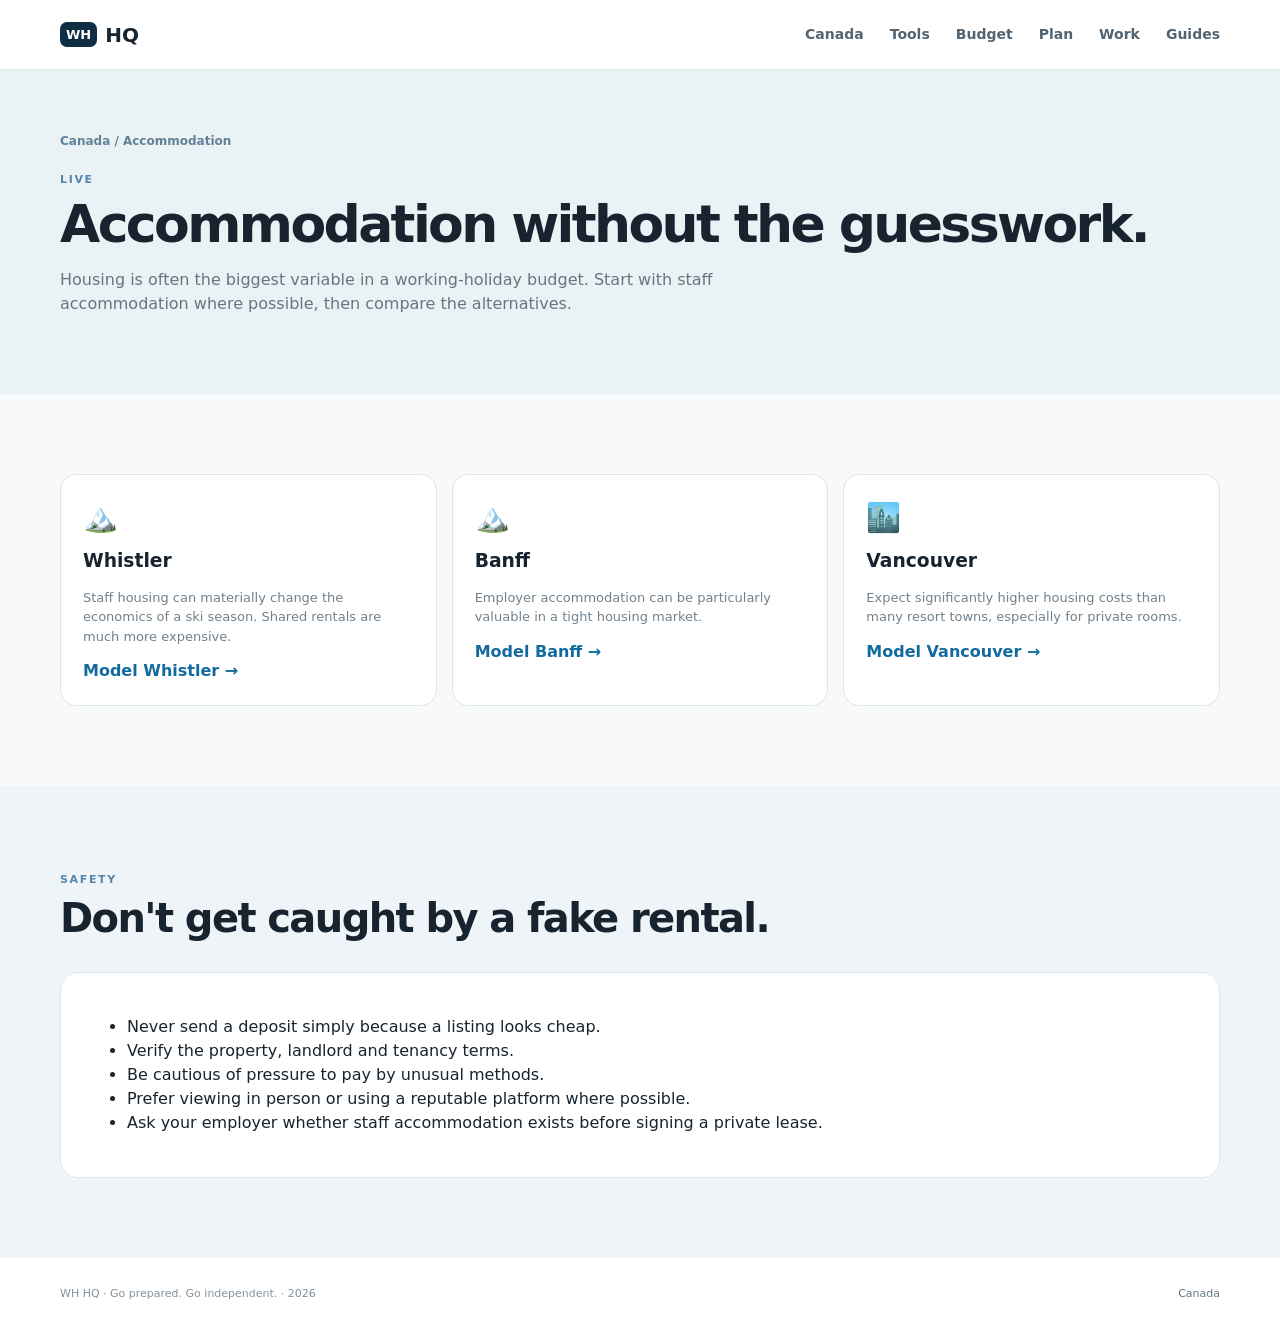
==== accommodation.html @ c9fa429b "Add files via upload" ====
<!doctype html><html lang="en"><head><meta charset="utf-8"><meta name="viewport" content="width=device-width,initial-scale=1"><title>Accommodation Guide | WH HQ</title><meta name="description" content="WH HQ — Go prepared. Go independent."><link rel="stylesheet" href="styles.css"></head><body><header class="site-header"><div class="wrap nav"><a class="brand" href="index.html"><span class="brand-mark">WH</span> HQ</a><nav><a href="canada.html">Canada</a><a href="tools.html">Tools</a><a href="budget.html">Budget</a><a href="plan.html">Plan</a><a href="work.html">Work</a><a href="guides.html">Guides</a></nav></div></header>
<main><section class="page-hero"><div class="wrap"><div class="breadcrumbs"><a href="canada.html">Canada</a> / Accommodation</div><span class="eyebrow">LIVE</span><h1>Accommodation without the guesswork.</h1><p>Housing is often the biggest variable in a working-holiday budget. Start with staff accommodation where possible, then compare the alternatives.</p></div></section>
<section class="section"><div class="wrap"><div class="feature-grid"><div class="info-card"><span class="big-icon">🏔️</span><h3>Whistler</h3><p>Staff housing can materially change the economics of a ski season. Shared rentals are much more expensive.</p><a href="budget.html">Model Whistler →</a></div><div class="info-card"><span class="big-icon">🏔️</span><h3>Banff</h3><p>Employer accommodation can be particularly valuable in a tight housing market.</p><a href="budget.html">Model Banff →</a></div><div class="info-card"><span class="big-icon">🏙️</span><h3>Vancouver</h3><p>Expect significantly higher housing costs than many resort towns, especially for private rooms.</p><a href="budget.html">Model Vancouver →</a></div></div></div></section>
<section class="section alt"><div class="wrap"><div class="section-title"><span class="eyebrow">SAFETY</span><h2>Don't get caught by a fake rental.</h2></div><div class="panel"><ul><li>Never send a deposit simply because a listing looks cheap.</li><li>Verify the property, landlord and tenancy terms.</li><li>Be cautious of pressure to pay by unusual methods.</li><li>Prefer viewing in person or using a reputable platform where possible.</li><li>Ask your employer whether staff accommodation exists before signing a private lease.</li></ul></div></div></section></main><footer class="site-footer"><div class="wrap footer-grid"><span>WH HQ · Go prepared. Go independent. · 2026</span><a href="canada.html">Canada</a></div></footer></body></html>
---- styles.css ----
*{box-sizing:border-box}html{scroll-behavior:smooth}body{margin:0;font-family:Inter,ui-sans-serif,system-ui,-apple-system,BlinkMacSystemFont,"Segoe UI",sans-serif;color:#17232e;background:#f7f9fb;line-height:1.5}.wrap{width:min(1160px,92%);margin:auto}.site-header{height:70px;background:#fff;border-bottom:1px solid #e4eaf0;position:sticky;top:0;z-index:20}.nav{height:100%;display:flex;align-items:center;justify-content:space-between}.brand{font-size:20px;font-weight:900;text-decoration:none;color:#17232e;display:flex;align-items:center;gap:8px}.brand-mark{background:#0f2d43;color:#fff;border-radius:7px;padding:3px 6px;font-size:13px}.nav nav{display:flex;gap:26px}.nav nav a{color:#526371;text-decoration:none;font-size:14px;font-weight:750}.nav nav a:hover,.nav nav a.active{color:#1672a5}.hero{padding:90px 0;background:linear-gradient(135deg,#0c2136,#174b70);color:#fff}.hero-grid{display:grid;grid-template-columns:1.2fr .8fr;gap:70px;align-items:center}.eyebrow{font-size:11px;letter-spacing:.15em;font-weight:900;color:#5686ad}.hero .eyebrow{color:#a9d0ed}.hero h1{font-size:clamp(48px,7vw,78px);line-height:1;letter-spacing:-.06em;margin:13px 0 22px}.hero h1 em{font-style:normal;color:#d8edf8}.hero p{font-size:19px;color:#d9e8f2;max-width:700px}.hero-actions{display:flex;align-items:center;gap:12px;margin-top:30px}.button{border:0;border-radius:11px;padding:13px 18px;font:inherit;font-weight:850;text-decoration:none;cursor:pointer;display:inline-block}.primary{background:#2d92ce;color:#fff}.light{background:#fff;color:#164d6e}.secondary{background:#edf4f8;color:#1c628b}.button:hover{transform:translateY(-1px);filter:brightness(.98)}.hero-card{background:#fff;color:#17232e;border-radius:20px;padding:30px;box-shadow:0 25px 70px rgba(0,0,0,.2)}.card-kicker{font-size:10px;font-weight:900;letter-spacing:.14em;color:#5686ad}.hero-card h2{font-size:28px;margin:10px 0}.hero-card p{font-size:14px;color:#5d6f7c;margin:8px 0 22px}.section{padding:80px 0}.alt{background:#eef4f8}.section-title{margin-bottom:32px}.section-title h2{font-size:40px;line-height:1.08;letter-spacing:-.04em;margin:7px 0 10px}.section-title p{color:#6a7b88;max-width:720px}.destination-grid{display:grid;grid-template-columns:repeat(3,1fr);gap:14px}.destination{display:flex;align-items:center;gap:13px;border:1px solid #dce5eb;border-radius:15px;padding:20px;background:#fff;text-decoration:none;color:#17232e;transition:.18s}.destination:hover{border-color:#2c8ac0;transform:translateY(-2px);box-shadow:0 10px 25px rgba(30,80,110,.08)}.destination>span:first-child{font-size:29px}.destination div{flex:1}.destination b{display:block}.destination small{color:#7a8993}.destination .arrow{color:#246384;font-weight:900}.destination.disabled{opacity:.7;cursor:default}.destination.disabled:hover{transform:none;box-shadow:none;border-color:#dce5eb}.tool-grid{display:grid;grid-template-columns:repeat(3,1fr);gap:14px}.tool-card{background:#fff;border:1px solid #dce5eb;border-radius:15px;padding:22px;display:grid;grid-template-columns:38px 1fr 18px;gap:12px;text-decoration:none;color:#17232e;align-items:start;transition:.18s}.tool-card:hover{border-color:#2c8ac0;transform:translateY(-2px);box-shadow:0 10px 25px rgba(30,80,110,.08)}.tool-card>span{font-size:25px}.tool-card b{font-size:15px}.tool-card p{font-size:12px;color:#71818d;margin:4px 0 0}.tool-card strong{color:#5686ad}.page-hero{padding:62px 0;background:#eaf2f6}.page-hero h1{font-size:52px;line-height:1.05;letter-spacing:-.05em;margin:7px 0 12px}.page-hero p{color:#657681;max-width:700px}.breadcrumbs{font-size:12px;font-weight:800;color:#628097;margin-bottom:16px}.breadcrumbs a{color:#628097;text-decoration:none}.panel{background:#fff;border:1px solid #dfe7ec;border-radius:18px;padding:26px}.feature-grid{display:grid;grid-template-columns:repeat(3,1fr);gap:15px}.info-card{background:#fff;border:1px solid #dde6eb;border-radius:16px;padding:22px}.info-card h3{margin:8px 0}.info-card p{font-size:13px;color:#71818d}.info-card a{color:#126a9f;font-weight:800;text-decoration:none}.big-icon{font-size:28px}.calculator-layout{display:grid;grid-template-columns:minmax(0,1.45fr) minmax(330px,.65fr);gap:22px;align-items:start}.form-panel{background:#fff;border:1px solid #e0e7ec;border-radius:20px;overflow:hidden}.step{padding:28px;border-bottom:1px solid #e8edf1}.step:last-child{border-bottom:0}.step-head{display:flex;gap:14px;align-items:flex-start;margin-bottom:21px}.step-head>span{background:#edf5fa;color:#28729c;border-radius:9px;padding:6px 8px;font-size:11px;font-weight:850}.step-head h3{margin:0;font-size:18px}.step-head p{margin:2px 0 0;color:#71818d;font-size:13px}.city-grid{display:grid;grid-template-columns:repeat(3,1fr);gap:10px}.city-card{background:#fff;border:1px solid #dce5eb;border-radius:13px;padding:15px;text-align:left;cursor:pointer;display:grid;grid-template-columns:30px 1fr;grid-template-rows:auto auto;column-gap:8px}.city-card span{grid-row:1/3;font-size:23px}.city-card b{font-size:14px}.city-card small{color:#71818d;font-size:11px}.city-card.selected{border-color:#2c8ac0;box-shadow:0 0 0 2px #d9edf8;background:#f5fbfe}.control-grid{display:grid;gap:14px}.control-grid.two{grid-template-columns:1fr 1fr}.control-grid.three{grid-template-columns:repeat(3,1fr)}.control-block{min-width:0}label{display:flex;flex-direction:column;gap:7px;font-size:12px;color:#445664;font-weight:800}.control-label{display:flex;justify-content:space-between;gap:8px;align-items:center;margin-bottom:8px}.control-label>b{font-size:11px;line-height:1.2}input,select{width:100%;padding:11px 12px;border:1px solid #d5dfe6;border-radius:10px;background:#fff;color:#17232e;font:inherit}.input-prefix,.input-suffix{display:flex;align-items:center;border:1px solid #d5dfe6;border-radius:10px;overflow:hidden;background:#fff;min-width:120px}.input-prefix span,.input-suffix span{padding:0 10px;color:#72818c;font-weight:800;font-size:12px}.input-prefix input,.input-suffix input{border:0;border-radius:0;padding-left:0;outline:0;min-width:70px}.range{width:100%;accent-color:#2c8ac0;height:5px;padding:0;border:0}.conversion{background:#f1f7fa;border-radius:12px;padding:14px;margin-top:12px;display:grid;grid-template-columns:1fr auto}.conversion span{font-size:12px;color:#637582}.conversion strong{font-size:23px}.conversion small{grid-column:1/-1;color:#82919a;font-size:11px}.custom-cost{margin-top:15px}.option-list{display:grid;gap:8px}.option{display:grid;grid-template-columns:18px 1fr auto;gap:11px;align-items:center;text-align:left;background:#fff;border:1px solid #dce5eb;border-radius:12px;padding:12px;cursor:pointer}.option.selected{border-color:#2c8ac0;background:#f4fbfe}.radio{width:15px;height:15px;border:2px solid #aebbc4;border-radius:50%}.option.selected .radio{border-color:#2585b8;box-shadow:inset 0 0 0 3px #fff;background:#2585b8}.option b{display:block;font-size:13px}.option small{display:block;color:#7b8992;font-size:10px;font-weight:500}.option>strong{font-size:14px;text-align:right}.toggle{flex-direction:row;align-items:center;cursor:pointer;margin-bottom:15px}.toggle input{display:none}.switch{width:42px;height:24px;background:#b8c4cb;border-radius:99px;position:relative}.switch:after{content:"";width:18px;height:18px;background:#fff;border-radius:50%;position:absolute;left:3px;top:3px;transition:.2s}.toggle input:checked+.switch{background:#2c8bc0}.toggle input:checked+.switch:after{left:21px}.disabled{opacity:.45;pointer-events:none}.hint{font-size:11px;color:#70818d;background:#f5f7f8;border-radius:9px;padding:9px 11px;margin-top:13px}.lifestyle-grid{display:grid;grid-template-columns:repeat(3,1fr);gap:9px;margin-bottom:16px}.lifestyle{background:#fff;border:1px solid #dce5eb;border-radius:11px;padding:12px;text-align:left;cursor:pointer}.lifestyle b{display:block;font-size:13px}.lifestyle span{display:block;color:#7a8993;font-size:10px}.lifestyle.selected{border-color:#2c8ac0;background:#f4fbfe}.results-panel{position:sticky;top:88px;background:#0e263b;color:#fff;border-radius:20px;box-shadow:0 18px 45px rgba(15,38,59,.16)}.results-inner{padding:27px}.result-heading{display:flex;justify-content:space-between;align-items:flex-start}.result-heading h3{margin:5px 0 0;font-size:22px}.results-panel .eyebrow{color:#8db7d3}.status{padding:6px 10px;border-radius:99px;font-size:10px;font-weight:850;background:#dff4e7;color:#277044}.status.warn{background:#fff0c8;color:#856000}.status.bad{background:#fbdede;color:#a33333}.big-result{padding:25px 0;border-bottom:1px solid #2b4356}.big-result span{display:block;color:#b2c5d2;font-size:11px}.big-result strong{display:block;font-size:31px;margin:4px 0}.big-result small{color:#91a8b7;font-size:10px}.safety{padding:17px 0;border-bottom:1px solid #2b4356}.safety>div:first-child{display:flex;align-items:baseline;gap:5px}.safety span{color:#b2c5d2;font-size:11px}.safety strong{font-size:24px}.safety small{color:#91a8b7}.score-bar{height:7px;background:#1d3b50;border-radius:99px;margin-top:9px;overflow:hidden}.score-bar i{display:block;height:100%;width:0;background:#6eb28c;border-radius:99px}.results-section{padding:15px 0;border-bottom:1px solid #2b4356}.results-section h4{margin:0 0 7px;font-size:11px;text-transform:uppercase;letter-spacing:.08em;color:#8db7d3}.result-row{display:flex;justify-content:space-between;padding:6px 0;font-size:12px}.result-row span{color:#afc1cc}.result-row.highlight{background:#173b53;margin:7px -9px -3px;padding:9px;border-radius:8px}.runway{display:grid;grid-template-columns:1fr 1fr;gap:10px;padding:18px 0}.runway>div{background:#173b53;border-radius:10px;padding:12px}.runway span{display:block;color:#9db4c2;font-size:10px}.runway strong{display:block;margin-top:4px;font-size:16px}.callout{background:#fff;color:#425766;border-radius:11px;padding:12px;font-size:11px}.full{width:100%;margin-top:18px}.checklist{display:grid;grid-template-columns:repeat(3,1fr);gap:15px}.checklist>div{background:#fff;border:1px solid #dde6eb;border-radius:16px;padding:22px}.checklist h3{font-size:16px;margin-top:0}.checklist label{flex-direction:row;align-items:center;font-weight:650;margin:13px 0}.checklist input{width:auto}.article-grid{display:grid;grid-template-columns:repeat(3,1fr);gap:15px}.article-grid article{background:#fff;border:1px solid #dde6eb;border-radius:16px;padding:22px}.article-grid article>span{font-size:10px;color:#5686ad;font-weight:900;letter-spacing:.12em}.article-grid h3{font-size:17px;line-height:1.25}.article-grid p{font-size:13px;color:#71818d}.cta{padding:85px 0;background:#dfeaf0;text-align:center}.cta h2{font-size:45px;line-height:1.05;letter-spacing:-.04em;margin:0}.cta p{color:#647682;max-width:600px;margin:15px auto 25px}.sources{background:#f0f3f5;padding:30px 0}.sources p{font-size:11px;color:#71808a}.sources a{font-size:12px;color:#126a9f;font-weight:800;text-decoration:none}.back-link{display:inline-flex;gap:7px;align-items:center;color:#176c97;text-decoration:none;font-weight:850;font-size:13px;margin-bottom:25px}.notice{padding:14px 16px;border-radius:12px;background:#f1f7fa;color:#536b79;font-size:12px}.job-table{width:100%;border-collapse:collapse}.job-table th,.job-table td{padding:13px 10px;border-bottom:1px solid #e6ecef;text-align:left;font-size:12px}.job-table th{font-size:10px;text-transform:uppercase;letter-spacing:.08em;color:#71818d}.pill{display:inline-block;background:#edf5fa;color:#2c7198;padding:4px 7px;border-radius:99px;font-size:9px;font-weight:850}.site-footer{background:#fff;padding:28px 0;color:#84909a;font-size:11px}.footer-grid{display:flex;justify-content:space-between;gap:20px}.footer-grid a{color:#617784;text-decoration:none}@media(max-width:900px){.hero-grid,.calculator-layout{grid-template-columns:1fr}.results-panel{position:static}.tool-grid,.feature-grid,.work-grid,.article-grid,.checklist{grid-template-columns:1fr 1fr}.destination-grid{grid-template-columns:1fr 1fr}}@media(max-width:620px){.nav nav{display:none}.hero h1{font-size:50px}.hero{padding:65px 0}.hero-actions{flex-wrap:wrap}.tool-grid,.feature-grid,.destination-grid,.city-grid,.control-grid.two,.control-grid.three,.lifestyle-grid,.work-grid,.article-grid,.checklist{grid-template-columns:1fr}.step{padding:22px}.results-inner{padding:22px}.runway{grid-template-columns:1fr}.input-prefix,.input-suffix{min-width:105px}.control-label{align-items:flex-start;flex-direction:column}.section-title h2{font-size:34px}.page-hero h1{font-size:42px}.footer-grid{flex-direction:column}}@media print{.site-header,.hero,.intro,.tool-grid,.checklist,.work-grid,.article-grid,.cta,.sources,.site-footer{display:none!important}.section{padding:10px}.results-panel{position:static;box-shadow:none}.form-panel{border:0}.step{break-inside:avoid}}
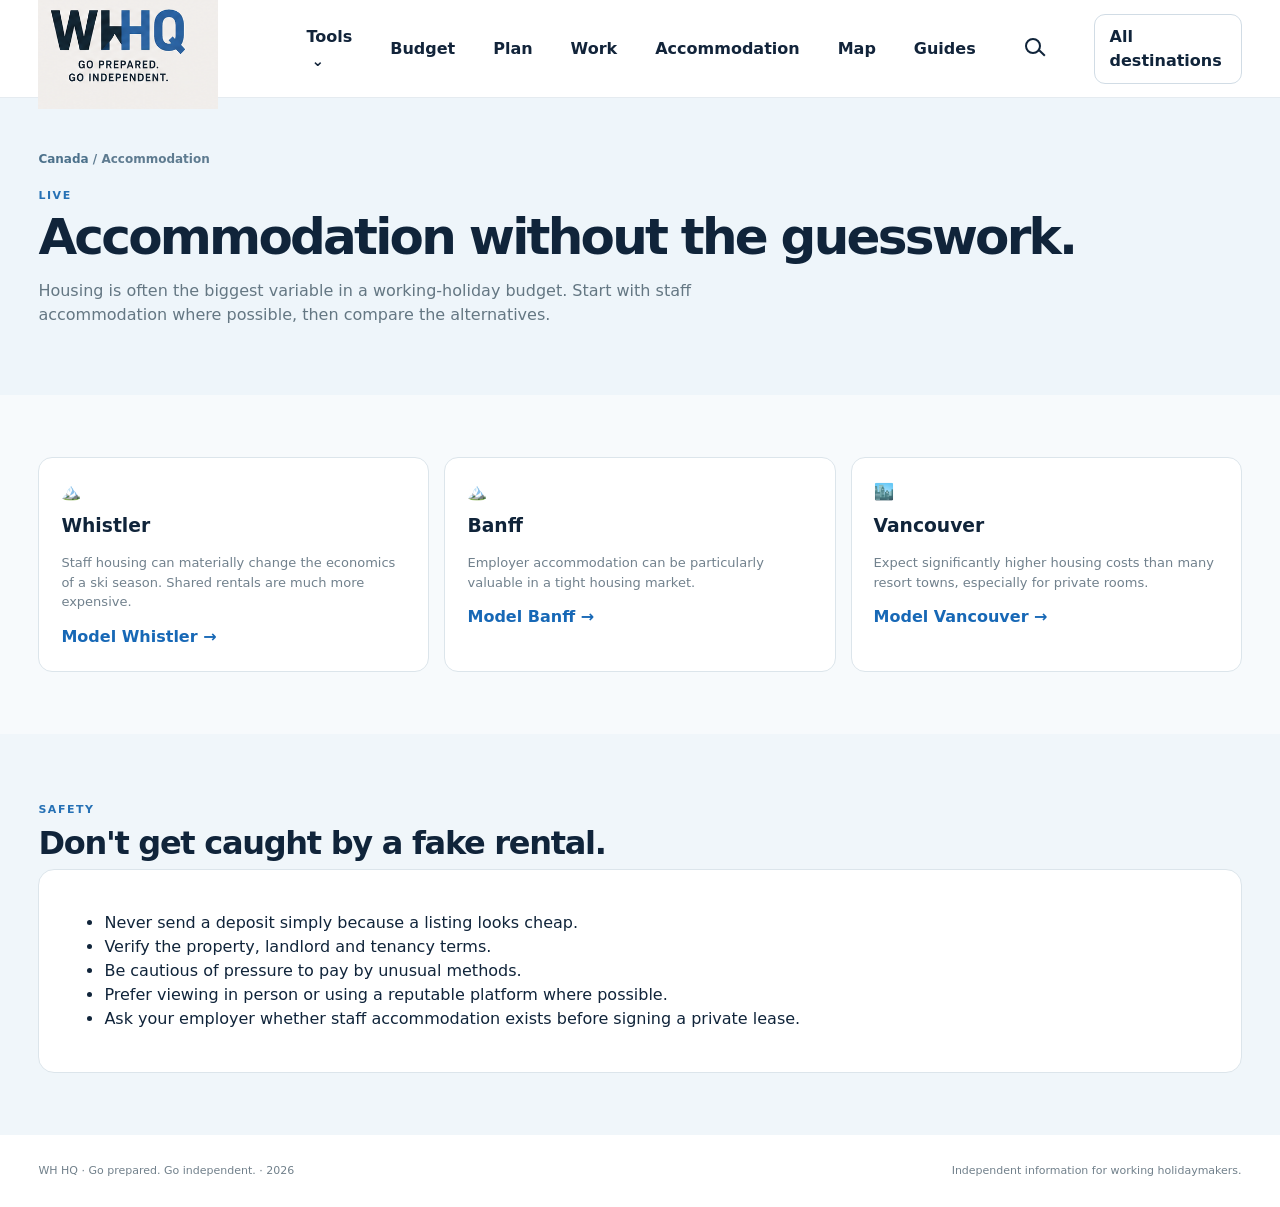
==== commit 46081b30: "Add files via upload" ====
--- a/accommodation.html
+++ b/accommodation.html
@@ -1,4 +1,4 @@
-<!doctype html><html lang="en"><head><meta charset="utf-8"><meta name="viewport" content="width=device-width,initial-scale=1"><title>Accommodation Guide | WH HQ</title><meta name="description" content="WH HQ — Go prepared. Go independent."><link rel="stylesheet" href="styles.css"></head><body><header class="site-header"><div class="wrap nav"><a class="brand" href="index.html"><span class="brand-mark">WH</span> HQ</a><nav><a href="canada.html">Canada</a><a href="tools.html">Tools</a><a href="budget.html">Budget</a><a href="plan.html">Plan</a><a href="work.html">Work</a><a href="guides.html">Guides</a></nav></div></header>
+<!doctype html><html lang="en"><head><meta charset="utf-8"><meta name="viewport" content="width=device-width,initial-scale=1"><title>Accommodation Guide | WH HQ</title><meta name="description" content="WH HQ — Go prepared. Go independent."><link rel="stylesheet" href="styles.css"></head><body><header class="site-header"><div class="wrap nav"><a class="brand" href="index.html" aria-label="WH HQ home"><img src="wh-hq-logo.png" alt="WH HQ — Go prepared. Go independent."></a><nav class="global-nav"><details class="dropdown"><summary class="nav-summary">Tools <span class="chevron">⌄</span></summary><div class="dropdown-panel"><a href="budget.html">💰 <span>Budget</span></a><a href="plan.html">✅ <span>Plan</span></a><a href="work.html">💼 <span>Work</span></a><a href="accommodation.html">🏠 <span>Accommodation</span></a><a href="map.html">🗺️ <span>Map</span></a></div></details><a class="nav-link" href="budget.html">Budget</a><a class="nav-link" href="plan.html">Plan</a><a class="nav-link" href="work.html">Work</a><a class="nav-link" href="accommodation.html">Accommodation</a><a class="nav-link" href="map.html">Map</a><a class="nav-link" href="guides.html">Guides</a></nav><button class="search" title="Search coming soon" aria-label="Search"></button><a class="country-mini" href="index.html">All destinations</a><a class="mobile-dest nav-link" href="canada.html">Canada</a></div></header>
 <main><section class="page-hero"><div class="wrap"><div class="breadcrumbs"><a href="canada.html">Canada</a> / Accommodation</div><span class="eyebrow">LIVE</span><h1>Accommodation without the guesswork.</h1><p>Housing is often the biggest variable in a working-holiday budget. Start with staff accommodation where possible, then compare the alternatives.</p></div></section>
 <section class="section"><div class="wrap"><div class="feature-grid"><div class="info-card"><span class="big-icon">🏔️</span><h3>Whistler</h3><p>Staff housing can materially change the economics of a ski season. Shared rentals are much more expensive.</p><a href="budget.html">Model Whistler →</a></div><div class="info-card"><span class="big-icon">🏔️</span><h3>Banff</h3><p>Employer accommodation can be particularly valuable in a tight housing market.</p><a href="budget.html">Model Banff →</a></div><div class="info-card"><span class="big-icon">🏙️</span><h3>Vancouver</h3><p>Expect significantly higher housing costs than many resort towns, especially for private rooms.</p><a href="budget.html">Model Vancouver →</a></div></div></div></section>
-<section class="section alt"><div class="wrap"><div class="section-title"><span class="eyebrow">SAFETY</span><h2>Don't get caught by a fake rental.</h2></div><div class="panel"><ul><li>Never send a deposit simply because a listing looks cheap.</li><li>Verify the property, landlord and tenancy terms.</li><li>Be cautious of pressure to pay by unusual methods.</li><li>Prefer viewing in person or using a reputable platform where possible.</li><li>Ask your employer whether staff accommodation exists before signing a private lease.</li></ul></div></div></section></main><footer class="site-footer"><div class="wrap footer-grid"><span>WH HQ · Go prepared. Go independent. · 2026</span><a href="canada.html">Canada</a></div></footer></body></html>+<section class="section alt"><div class="wrap"><div class="section-title"><span class="eyebrow">SAFETY</span><h2>Don't get caught by a fake rental.</h2></div><div class="panel"><ul><li>Never send a deposit simply because a listing looks cheap.</li><li>Verify the property, landlord and tenancy terms.</li><li>Be cautious of pressure to pay by unusual methods.</li><li>Prefer viewing in person or using a reputable platform where possible.</li><li>Ask your employer whether staff accommodation exists before signing a private lease.</li></ul></div></div></section></main><footer class="site-footer"><div class="wrap footer-grid"><span>WH HQ · Go prepared. Go independent. · 2026</span><span>Independent information for working holidaymakers.</span></div></footer></body></html>
--- a/styles.css
+++ b/styles.css
@@ -1 +1 @@
-*{box-sizing:border-box}html{scroll-behavior:smooth}body{margin:0;font-family:Inter,ui-sans-serif,system-ui,-apple-system,BlinkMacSystemFont,"Segoe UI",sans-serif;color:#17232e;background:#f7f9fb;line-height:1.5}.wrap{width:min(1160px,92%);margin:auto}.site-header{height:70px;background:#fff;border-bottom:1px solid #e4eaf0;position:sticky;top:0;z-index:20}.nav{height:100%;display:flex;align-items:center;justify-content:space-between}.brand{font-size:20px;font-weight:900;text-decoration:none;color:#17232e;display:flex;align-items:center;gap:8px}.brand-mark{background:#0f2d43;color:#fff;border-radius:7px;padding:3px 6px;font-size:13px}.nav nav{display:flex;gap:26px}.nav nav a{color:#526371;text-decoration:none;font-size:14px;font-weight:750}.nav nav a:hover,.nav nav a.active{color:#1672a5}.hero{padding:90px 0;background:linear-gradient(135deg,#0c2136,#174b70);color:#fff}.hero-grid{display:grid;grid-template-columns:1.2fr .8fr;gap:70px;align-items:center}.eyebrow{font-size:11px;letter-spacing:.15em;font-weight:900;color:#5686ad}.hero .eyebrow{color:#a9d0ed}.hero h1{font-size:clamp(48px,7vw,78px);line-height:1;letter-spacing:-.06em;margin:13px 0 22px}.hero h1 em{font-style:normal;color:#d8edf8}.hero p{font-size:19px;color:#d9e8f2;max-width:700px}.hero-actions{display:flex;align-items:center;gap:12px;margin-top:30px}.button{border:0;border-radius:11px;padding:13px 18px;font:inherit;font-weight:850;text-decoration:none;cursor:pointer;display:inline-block}.primary{background:#2d92ce;color:#fff}.light{background:#fff;color:#164d6e}.secondary{background:#edf4f8;color:#1c628b}.button:hover{transform:translateY(-1px);filter:brightness(.98)}.hero-card{background:#fff;color:#17232e;border-radius:20px;padding:30px;box-shadow:0 25px 70px rgba(0,0,0,.2)}.card-kicker{font-size:10px;font-weight:900;letter-spacing:.14em;color:#5686ad}.hero-card h2{font-size:28px;margin:10px 0}.hero-card p{font-size:14px;color:#5d6f7c;margin:8px 0 22px}.section{padding:80px 0}.alt{background:#eef4f8}.section-title{margin-bottom:32px}.section-title h2{font-size:40px;line-height:1.08;letter-spacing:-.04em;margin:7px 0 10px}.section-title p{color:#6a7b88;max-width:720px}.destination-grid{display:grid;grid-template-columns:repeat(3,1fr);gap:14px}.destination{display:flex;align-items:center;gap:13px;border:1px solid #dce5eb;border-radius:15px;padding:20px;background:#fff;text-decoration:none;color:#17232e;transition:.18s}.destination:hover{border-color:#2c8ac0;transform:translateY(-2px);box-shadow:0 10px 25px rgba(30,80,110,.08)}.destination>span:first-child{font-size:29px}.destination div{flex:1}.destination b{display:block}.destination small{color:#7a8993}.destination .arrow{color:#246384;font-weight:900}.destination.disabled{opacity:.7;cursor:default}.destination.disabled:hover{transform:none;box-shadow:none;border-color:#dce5eb}.tool-grid{display:grid;grid-template-columns:repeat(3,1fr);gap:14px}.tool-card{background:#fff;border:1px solid #dce5eb;border-radius:15px;padding:22px;display:grid;grid-template-columns:38px 1fr 18px;gap:12px;text-decoration:none;color:#17232e;align-items:start;transition:.18s}.tool-card:hover{border-color:#2c8ac0;transform:translateY(-2px);box-shadow:0 10px 25px rgba(30,80,110,.08)}.tool-card>span{font-size:25px}.tool-card b{font-size:15px}.tool-card p{font-size:12px;color:#71818d;margin:4px 0 0}.tool-card strong{color:#5686ad}.page-hero{padding:62px 0;background:#eaf2f6}.page-hero h1{font-size:52px;line-height:1.05;letter-spacing:-.05em;margin:7px 0 12px}.page-hero p{color:#657681;max-width:700px}.breadcrumbs{font-size:12px;font-weight:800;color:#628097;margin-bottom:16px}.breadcrumbs a{color:#628097;text-decoration:none}.panel{background:#fff;border:1px solid #dfe7ec;border-radius:18px;padding:26px}.feature-grid{display:grid;grid-template-columns:repeat(3,1fr);gap:15px}.info-card{background:#fff;border:1px solid #dde6eb;border-radius:16px;padding:22px}.info-card h3{margin:8px 0}.info-card p{font-size:13px;color:#71818d}.info-card a{color:#126a9f;font-weight:800;text-decoration:none}.big-icon{font-size:28px}.calculator-layout{display:grid;grid-template-columns:minmax(0,1.45fr) minmax(330px,.65fr);gap:22px;align-items:start}.form-panel{background:#fff;border:1px solid #e0e7ec;border-radius:20px;overflow:hidden}.step{padding:28px;border-bottom:1px solid #e8edf1}.step:last-child{border-bottom:0}.step-head{display:flex;gap:14px;align-items:flex-start;margin-bottom:21px}.step-head>span{background:#edf5fa;color:#28729c;border-radius:9px;padding:6px 8px;font-size:11px;font-weight:850}.step-head h3{margin:0;font-size:18px}.step-head p{margin:2px 0 0;color:#71818d;font-size:13px}.city-grid{display:grid;grid-template-columns:repeat(3,1fr);gap:10px}.city-card{background:#fff;border:1px solid #dce5eb;border-radius:13px;padding:15px;text-align:left;cursor:pointer;display:grid;grid-template-columns:30px 1fr;grid-template-rows:auto auto;column-gap:8px}.city-card span{grid-row:1/3;font-size:23px}.city-card b{font-size:14px}.city-card small{color:#71818d;font-size:11px}.city-card.selected{border-color:#2c8ac0;box-shadow:0 0 0 2px #d9edf8;background:#f5fbfe}.control-grid{display:grid;gap:14px}.control-grid.two{grid-template-columns:1fr 1fr}.control-grid.three{grid-template-columns:repeat(3,1fr)}.control-block{min-width:0}label{display:flex;flex-direction:column;gap:7px;font-size:12px;color:#445664;font-weight:800}.control-label{display:flex;justify-content:space-between;gap:8px;align-items:center;margin-bottom:8px}.control-label>b{font-size:11px;line-height:1.2}input,select{width:100%;padding:11px 12px;border:1px solid #d5dfe6;border-radius:10px;background:#fff;color:#17232e;font:inherit}.input-prefix,.input-suffix{display:flex;align-items:center;border:1px solid #d5dfe6;border-radius:10px;overflow:hidden;background:#fff;min-width:120px}.input-prefix span,.input-suffix span{padding:0 10px;color:#72818c;font-weight:800;font-size:12px}.input-prefix input,.input-suffix input{border:0;border-radius:0;padding-left:0;outline:0;min-width:70px}.range{width:100%;accent-color:#2c8ac0;height:5px;padding:0;border:0}.conversion{background:#f1f7fa;border-radius:12px;padding:14px;margin-top:12px;display:grid;grid-template-columns:1fr auto}.conversion span{font-size:12px;color:#637582}.conversion strong{font-size:23px}.conversion small{grid-column:1/-1;color:#82919a;font-size:11px}.custom-cost{margin-top:15px}.option-list{display:grid;gap:8px}.option{display:grid;grid-template-columns:18px 1fr auto;gap:11px;align-items:center;text-align:left;background:#fff;border:1px solid #dce5eb;border-radius:12px;padding:12px;cursor:pointer}.option.selected{border-color:#2c8ac0;background:#f4fbfe}.radio{width:15px;height:15px;border:2px solid #aebbc4;border-radius:50%}.option.selected .radio{border-color:#2585b8;box-shadow:inset 0 0 0 3px #fff;background:#2585b8}.option b{display:block;font-size:13px}.option small{display:block;color:#7b8992;font-size:10px;font-weight:500}.option>strong{font-size:14px;text-align:right}.toggle{flex-direction:row;align-items:center;cursor:pointer;margin-bottom:15px}.toggle input{display:none}.switch{width:42px;height:24px;background:#b8c4cb;border-radius:99px;position:relative}.switch:after{content:"";width:18px;height:18px;background:#fff;border-radius:50%;position:absolute;left:3px;top:3px;transition:.2s}.toggle input:checked+.switch{background:#2c8bc0}.toggle input:checked+.switch:after{left:21px}.disabled{opacity:.45;pointer-events:none}.hint{font-size:11px;color:#70818d;background:#f5f7f8;border-radius:9px;padding:9px 11px;margin-top:13px}.lifestyle-grid{display:grid;grid-template-columns:repeat(3,1fr);gap:9px;margin-bottom:16px}.lifestyle{background:#fff;border:1px solid #dce5eb;border-radius:11px;padding:12px;text-align:left;cursor:pointer}.lifestyle b{display:block;font-size:13px}.lifestyle span{display:block;color:#7a8993;font-size:10px}.lifestyle.selected{border-color:#2c8ac0;background:#f4fbfe}.results-panel{position:sticky;top:88px;background:#0e263b;color:#fff;border-radius:20px;box-shadow:0 18px 45px rgba(15,38,59,.16)}.results-inner{padding:27px}.result-heading{display:flex;justify-content:space-between;align-items:flex-start}.result-heading h3{margin:5px 0 0;font-size:22px}.results-panel .eyebrow{color:#8db7d3}.status{padding:6px 10px;border-radius:99px;font-size:10px;font-weight:850;background:#dff4e7;color:#277044}.status.warn{background:#fff0c8;color:#856000}.status.bad{background:#fbdede;color:#a33333}.big-result{padding:25px 0;border-bottom:1px solid #2b4356}.big-result span{display:block;color:#b2c5d2;font-size:11px}.big-result strong{display:block;font-size:31px;margin:4px 0}.big-result small{color:#91a8b7;font-size:10px}.safety{padding:17px 0;border-bottom:1px solid #2b4356}.safety>div:first-child{display:flex;align-items:baseline;gap:5px}.safety span{color:#b2c5d2;font-size:11px}.safety strong{font-size:24px}.safety small{color:#91a8b7}.score-bar{height:7px;background:#1d3b50;border-radius:99px;margin-top:9px;overflow:hidden}.score-bar i{display:block;height:100%;width:0;background:#6eb28c;border-radius:99px}.results-section{padding:15px 0;border-bottom:1px solid #2b4356}.results-section h4{margin:0 0 7px;font-size:11px;text-transform:uppercase;letter-spacing:.08em;color:#8db7d3}.result-row{display:flex;justify-content:space-between;padding:6px 0;font-size:12px}.result-row span{color:#afc1cc}.result-row.highlight{background:#173b53;margin:7px -9px -3px;padding:9px;border-radius:8px}.runway{display:grid;grid-template-columns:1fr 1fr;gap:10px;padding:18px 0}.runway>div{background:#173b53;border-radius:10px;padding:12px}.runway span{display:block;color:#9db4c2;font-size:10px}.runway strong{display:block;margin-top:4px;font-size:16px}.callout{background:#fff;color:#425766;border-radius:11px;padding:12px;font-size:11px}.full{width:100%;margin-top:18px}.checklist{display:grid;grid-template-columns:repeat(3,1fr);gap:15px}.checklist>div{background:#fff;border:1px solid #dde6eb;border-radius:16px;padding:22px}.checklist h3{font-size:16px;margin-top:0}.checklist label{flex-direction:row;align-items:center;font-weight:650;margin:13px 0}.checklist input{width:auto}.article-grid{display:grid;grid-template-columns:repeat(3,1fr);gap:15px}.article-grid article{background:#fff;border:1px solid #dde6eb;border-radius:16px;padding:22px}.article-grid article>span{font-size:10px;color:#5686ad;font-weight:900;letter-spacing:.12em}.article-grid h3{font-size:17px;line-height:1.25}.article-grid p{font-size:13px;color:#71818d}.cta{padding:85px 0;background:#dfeaf0;text-align:center}.cta h2{font-size:45px;line-height:1.05;letter-spacing:-.04em;margin:0}.cta p{color:#647682;max-width:600px;margin:15px auto 25px}.sources{background:#f0f3f5;padding:30px 0}.sources p{font-size:11px;color:#71808a}.sources a{font-size:12px;color:#126a9f;font-weight:800;text-decoration:none}.back-link{display:inline-flex;gap:7px;align-items:center;color:#176c97;text-decoration:none;font-weight:850;font-size:13px;margin-bottom:25px}.notice{padding:14px 16px;border-radius:12px;background:#f1f7fa;color:#536b79;font-size:12px}.job-table{width:100%;border-collapse:collapse}.job-table th,.job-table td{padding:13px 10px;border-bottom:1px solid #e6ecef;text-align:left;font-size:12px}.job-table th{font-size:10px;text-transform:uppercase;letter-spacing:.08em;color:#71818d}.pill{display:inline-block;background:#edf5fa;color:#2c7198;padding:4px 7px;border-radius:99px;font-size:9px;font-weight:850}.site-footer{background:#fff;padding:28px 0;color:#84909a;font-size:11px}.footer-grid{display:flex;justify-content:space-between;gap:20px}.footer-grid a{color:#617784;text-decoration:none}@media(max-width:900px){.hero-grid,.calculator-layout{grid-template-columns:1fr}.results-panel{position:static}.tool-grid,.feature-grid,.work-grid,.article-grid,.checklist{grid-template-columns:1fr 1fr}.destination-grid{grid-template-columns:1fr 1fr}}@media(max-width:620px){.nav nav{display:none}.hero h1{font-size:50px}.hero{padding:65px 0}.hero-actions{flex-wrap:wrap}.tool-grid,.feature-grid,.destination-grid,.city-grid,.control-grid.two,.control-grid.three,.lifestyle-grid,.work-grid,.article-grid,.checklist{grid-template-columns:1fr}.step{padding:22px}.results-inner{padding:22px}.runway{grid-template-columns:1fr}.input-prefix,.input-suffix{min-width:105px}.control-label{align-items:flex-start;flex-direction:column}.section-title h2{font-size:34px}.page-hero h1{font-size:42px}.footer-grid{flex-direction:column}}@media print{.site-header,.hero,.intro,.tool-grid,.checklist,.work-grid,.article-grid,.cta,.sources,.site-footer{display:none!important}.section{padding:10px}.results-panel{position:static;box-shadow:none}.form-panel{border:0}.step{break-inside:avoid}}+*{box-sizing:border-box}html{scroll-behavior:smooth}body{margin:0;font-family:Inter,ui-sans-serif,system-ui,-apple-system,BlinkMacSystemFont,"Segoe UI",sans-serif;color:#10243a;background:#f7fafc;line-height:1.5}a{color:inherit}.wrap{width:min(1440px,94%);margin:auto}.site-header{height:98px;background:rgba(255,255,255,.97);border-bottom:1px solid #e5ebf0;position:sticky;top:0;z-index:50;backdrop-filter:blur(12px)}.nav{height:100%;display:flex;align-items:center;gap:48px}.brand{display:inline-flex;text-decoration:none;line-height:0;min-width:220px}.brand img{display:block;width:180px;height:auto;object-fit:contain}.global-nav{display:flex;align-items:center;gap:38px;flex:1}.nav-link,.nav-summary{font-size:16px;font-weight:800;text-decoration:none;color:#12243a;cursor:pointer}.nav-link:hover,.nav-summary:hover{color:#1768b6}.dropdown{position:relative}.dropdown summary{list-style:none}.dropdown summary::-webkit-details-marker{display:none}.chevron{font-size:15px;margin-left:5px}.dropdown-panel{position:absolute;top:37px;left:-14px;width:250px;background:#fff;border:1px solid #dce4ea;border-radius:12px;box-shadow:0 18px 40px rgba(15,38,59,.14);padding:8px;z-index:100}.dropdown-panel a{display:flex;align-items:center;gap:13px;padding:12px 13px;border-radius:8px;text-decoration:none;font-weight:750}.dropdown-panel a:hover{background:#f1f7fb;color:#1768b6}.country-mini{margin-left:auto;border:1px solid #d1dce5;border-radius:11px;padding:10px 15px;text-decoration:none;font-weight:850;background:#fff}.country-mini:hover{border-color:#1768b6}.search{width:24px;height:24px;border:0;background:transparent;position:relative;cursor:pointer}.search:before{content:"";position:absolute;width:12px;height:12px;border:2px solid #10243a;border-radius:50%;left:1px;top:1px}.search:after{content:"";position:absolute;width:8px;height:2px;background:#10243a;transform:rotate(45deg);left:14px;top:15px}.hero-home{min-height:555px;position:relative;overflow:visible;background:#f1f7fc}.hero-home:after{content:"";position:absolute;inset:0 0 0 39%;background-image:linear-gradient(90deg,#f1f7fc 0%,rgba(241,247,252,.88) 9%,rgba(241,247,252,.15) 25%,rgba(241,247,252,0) 100%),url('hero-mountains.jpg');background-size:cover;background-position:center right;z-index:0}.hero-content{position:relative;z-index:2;min-height:555px;display:flex;align-items:center}.hero-copy{width:440px;padding:54px 0}.eyebrow{font-size:11px;letter-spacing:.14em;font-weight:900;color:#2671b5}.hero-copy h1{font-size:clamp(52px,5.5vw,76px);line-height:1.02;letter-spacing:-.065em;margin:10px 0 18px}.hero-copy h1 span{color:#1768b6}.hero-copy p{font-size:17px;max-width:390px;color:#243b50;margin:0}.hero-actions{display:flex;gap:15px;margin-top:28px}.button{display:inline-block;border-radius:9px;padding:13px 24px;text-decoration:none;font-weight:850;border:1px solid transparent;cursor:pointer;font:inherit}.primary{background:#1768b6;color:#fff}.primary:hover{background:#0f599f}.outline{border-color:#1768b6;color:#1768b6;background:rgba(255,255,255,.7)}.outline:hover{background:#fff}.quickbar{position:relative;z-index:4;margin-top:-1px;background:rgba(255,255,255,.97);border:1px solid #e1e8ee;border-radius:13px;box-shadow:0 14px 35px rgba(17,50,77,.08);display:grid;grid-template-columns:repeat(6,1fr);padding:18px 8px}.quick{display:flex;align-items:center;gap:13px;padding:9px 18px;border-right:1px solid #dce5eb;text-decoration:none}.quick:last-child{border-right:0}.quick-icon{width:58px;height:58px;border-radius:50%;background:#e7f1fc;display:grid;place-items:center;font-size:28px;flex:none}.quick b{font-size:15px;display:block}.quick p{font-size:12px;color:#536675;margin:3px 0 0}.section{padding:62px 0}.section-title h2{font-size:32px;line-height:1.1;letter-spacing:-.04em;margin:6px 0 8px}.section-title p{color:#687b89;max-width:720px}.dest-grid{display:grid;grid-template-columns:repeat(5,1fr);gap:17px}.dest-card{height:175px;border-radius:12px;overflow:hidden;position:relative;background:#19344a;color:#fff;text-decoration:none;border:1px solid rgba(0,0,0,.04)}.dest-card:before{content:"";position:absolute;inset:0;background:linear-gradient(0deg,rgba(5,18,31,.78),rgba(5,18,31,0) 70%)}.dest-card .dest-bg{position:absolute;inset:0;background-size:cover;background-position:center;transition:.25s}.dest-card:hover .dest-bg{transform:scale(1.04)}.dest-card .dest-copy{position:absolute;left:17px;right:17px;bottom:16px;z-index:2}.dest-card h3{font-size:25px;letter-spacing:-.03em;margin:0 0 3px}.dest-card p{font-size:12px;margin:0;max-width:210px}.popular{position:absolute;top:9px;left:9px;background:#1768b6;border-radius:5px;padding:4px 8px;font-size:9px;font-weight:900;z-index:3}.dest-arrow{position:absolute;right:10px;bottom:11px;width:34px;height:34px;border-radius:50%;background:#fff;color:#1768b6;display:grid;place-items:center;font-weight:900;z-index:3}.values{display:grid;grid-template-columns:repeat(4,1fr);background:#fff;border:1px solid #dbe4ea;border-radius:13px;padding:18px}.value{display:flex;gap:14px;align-items:center;padding:8px 24px;border-right:1px solid #dbe4ea}.value:last-child{border-right:0}.value-icon{font-size:30px}.value b{display:block}.value p{font-size:12px;color:#657784;margin:2px 0 0}.alt{background:#f0f6fa}.cta{background:#0f2a42;color:#fff;padding:72px 0;text-align:center}.cta h2{font-size:44px;letter-spacing:-.05em;line-height:1.05;margin:0}.cta p{color:#c4d4df;max-width:580px;margin:14px auto 25px}.site-footer{background:#fff;padding:28px 0;color:#71808b;font-size:11px}.footer-grid{display:flex;justify-content:space-between}.footer-grid a{text-decoration:none;color:#3e596c}.page-hero{background:#eef5fa;padding:52px 0}.breadcrumbs{font-size:12px;font-weight:800;color:#5e7b90;margin-bottom:14px}.breadcrumbs a{text-decoration:none;color:#4c718b}.page-hero h1{font-size:50px;letter-spacing:-.055em;line-height:1.04;margin:5px 0 12px}.page-hero p{color:#647783;max-width:720px}.tool-grid{display:grid;grid-template-columns:repeat(3,1fr);gap:15px}.tool-card{background:#fff;border:1px solid #dce5eb;border-radius:14px;padding:22px;display:grid;grid-template-columns:42px 1fr 18px;gap:12px;text-decoration:none;align-items:start;transition:.18s}.tool-card:hover{border-color:#8dbbe0;transform:translateY(-2px);box-shadow:0 12px 30px rgba(30,80,110,.08)}.tool-card>span{font-size:27px}.tool-card b{font-size:16px}.tool-card p{font-size:12px;color:#71818d;margin:4px 0 0}.tool-card strong{color:#1768b6}.feature-grid{display:grid;grid-template-columns:repeat(3,1fr);gap:15px}.info-card{background:#fff;border:1px solid #dce5eb;border-radius:14px;padding:22px}.info-card h3{margin:8px 0}.info-card p{font-size:13px;color:#71818d}.info-card a{color:#1768b6;font-weight:800;text-decoration:none}.panel{background:#fff;border:1px solid #dce5eb;border-radius:16px;padding:25px}.notice{background:#eef6fb;color:#536d7d;border-radius:10px;padding:13px;font-size:12px}.checklist{display:grid;grid-template-columns:repeat(3,1fr);gap:15px}.checklist>div{background:#fff;border:1px solid #dce5eb;border-radius:14px;padding:22px}.checklist h3{margin-top:0}.checklist label{display:flex;flex-direction:row;align-items:center;font-weight:650;margin:13px 0;font-size:13px}.checklist input{width:auto;margin-right:9px}.score-bar{height:7px;background:#e5edf2;border-radius:99px;margin-top:10px;overflow:hidden}.score-bar i{display:block;height:100%;background:#1768b6;border-radius:99px}.article-grid{display:grid;grid-template-columns:repeat(3,1fr);gap:15px}.article-grid article{background:#fff;border:1px solid #dce5eb;border-radius:14px;padding:22px}.article-grid article>span{font-size:10px;color:#1768b6;font-weight:900;letter-spacing:.12em}.article-grid h3{font-size:18px;line-height:1.25}.article-grid p{font-size:13px;color:#71818d}.back-link{color:#1768b6;text-decoration:none;font-weight:850;font-size:12px}.job-table{width:100%;border-collapse:collapse}.job-table th,.job-table td{padding:13px 10px;border-bottom:1px solid #e6ecef;text-align:left;font-size:12px}.job-table th{font-size:10px;text-transform:uppercase;letter-spacing:.08em;color:#71818d}.pill{display:inline-block;background:#e9f2fa;color:#2c7198;padding:4px 7px;border-radius:99px;font-size:9px;font-weight:850}.calculator-layout{display:grid;grid-template-columns:minmax(0,1.45fr) minmax(330px,.65fr);gap:22px;align-items:start}.form-panel{background:#fff;border:1px solid #dfe7ec;border-radius:18px;overflow:hidden}.step{padding:28px;border-bottom:1px solid #e8edf1}.step:last-child{border-bottom:0}.step-head{display:flex;gap:14px;align-items:flex-start;margin-bottom:21px}.step-head>span{background:#edf5fa;color:#28729c;border-radius:9px;padding:6px 8px;font-size:11px;font-weight:850}.step-head h3{margin:0;font-size:18px}.step-head p{margin:2px 0 0;color:#71818d;font-size:13px}.city-grid{display:grid;grid-template-columns:repeat(3,1fr);gap:10px}.city-card{background:#fff;border:1px solid #dce5eb;border-radius:13px;padding:15px;text-align:left;cursor:pointer;display:grid;grid-template-columns:30px 1fr;grid-template-rows:auto auto;column-gap:8px}.city-card span{grid-row:1/3;font-size:23px}.city-card b{font-size:14px}.city-card small{color:#71818d;font-size:11px}.city-card.selected{border-color:#2c8ac0;box-shadow:0 0 0 2px #d9edf8;background:#f5fbfe}.control-grid{display:grid;gap:14px}.control-grid.two{grid-template-columns:1fr 1fr}.control-grid.three{grid-template-columns:repeat(3,1fr)}.control-block{min-width:0}.control-label{display:flex;justify-content:space-between;gap:8px;align-items:center;margin-bottom:8px}.control-label>b{font-size:11px;line-height:1.2}label{display:flex;flex-direction:column;gap:7px;font-size:12px;color:#445664;font-weight:800}input,select{width:100%;padding:11px 12px;border:1px solid #d5dfe6;border-radius:10px;background:#fff;color:#17232e;font:inherit}.input-prefix,.input-suffix{display:flex;align-items:center;border:1px solid #d5dfe6;border-radius:10px;overflow:hidden;background:#fff;min-width:120px}.input-prefix span,.input-suffix span{padding:0 10px;color:#72818c;font-weight:800;font-size:12px}.input-prefix input,.input-suffix input{border:0;border-radius:0;padding-left:0;outline:0;min-width:70px}.range{width:100%;accent-color:#2c8ac0;height:5px;padding:0;border:0}.conversion{background:#f1f7fa;border-radius:12px;padding:14px;margin-top:12px;display:grid;grid-template-columns:1fr auto}.conversion span{font-size:12px;color:#637582}.conversion strong{font-size:23px}.conversion small{grid-column:1/-1;color:#82919a;font-size:11px}.option-list{display:grid;gap:8px}.option{display:grid;grid-template-columns:18px 1fr auto;gap:11px;align-items:center;text-align:left;background:#fff;border:1px solid #dce5eb;border-radius:12px;padding:12px;cursor:pointer}.option.selected{border-color:#2c8ac0;background:#f4fbfe}.radio{width:15px;height:15px;border:2px solid #aebbc4;border-radius:50%}.option.selected .radio{border-color:#2585b8;box-shadow:inset 0 0 0 3px #fff;background:#2585b8}.option b{display:block;font-size:13px}.option small{display:block;color:#7b8992;font-size:10px;font-weight:500}.option>strong{font-size:14px;text-align:right}.toggle{flex-direction:row;align-items:center;cursor:pointer;margin-bottom:15px}.toggle input{display:none}.switch{width:42px;height:24px;background:#b8c4cb;border-radius:99px;position:relative}.switch:after{content:"";width:18px;height:18px;background:#fff;border-radius:50%;position:absolute;left:3px;top:3px;transition:.2s}.toggle input:checked+.switch{background:#2c8bc0}.toggle input:checked+.switch:after{left:21px}.disabled{opacity:.45;pointer-events:none}.hint{font-size:11px;color:#70818d;background:#f5f7f8;border-radius:9px;padding:9px 11px;margin-top:13px}.lifestyle-grid{display:grid;grid-template-columns:repeat(3,1fr);gap:9px;margin-bottom:16px}.lifestyle{background:#fff;border:1px solid #dce5eb;border-radius:11px;padding:12px;text-align:left;cursor:pointer}.lifestyle b{display:block;font-size:13px}.lifestyle span{display:block;color:#7a8993;font-size:10px}.lifestyle.selected{border-color:#2c8ac0;background:#f4fbfe}.results-panel{position:sticky;top:118px;background:#0e263b;color:#fff;border-radius:18px;box-shadow:0 18px 45px rgba(15,38,59,.16)}.results-inner{padding:27px}.result-heading{display:flex;justify-content:space-between;align-items:flex-start}.result-heading h3{margin:5px 0 0;font-size:22px}.results-panel .eyebrow{color:#8db7d3}.status{padding:6px 10px;border-radius:99px;font-size:10px;font-weight:850;background:#dff4e7;color:#277044}.status.warn{background:#fff0c8;color:#856000}.status.bad{background:#fbdede;color:#a33333}.big-result{padding:25px 0;border-bottom:1px solid #2b4356}.big-result span{display:block;color:#b2c5d2;font-size:11px}.big-result strong{display:block;font-size:31px;margin:4px 0}.big-result small{color:#91a8b7;font-size:10px}.safety{padding:17px 0;border-bottom:1px solid #2b4356}.safety>div:first-child{display:flex;align-items:baseline;gap:5px}.safety span{color:#b2c5d2;font-size:11px}.safety strong{font-size:24px}.safety small{color:#91a8b7}.score-bar{height:7px;background:#1d3b50;border-radius:99px;margin-top:9px;overflow:hidden}.results-panel .score-bar i{display:block;height:100%;width:0;background:#6eb28c;border-radius:99px}.results-section{padding:15px 0;border-bottom:1px solid #2b4356}.results-section h4{margin:0 0 7px;font-size:11px;text-transform:uppercase;letter-spacing:.08em;color:#8db7d3}.result-row{display:flex;justify-content:space-between;padding:6px 0;font-size:12px}.result-row span{color:#afc1cc}.result-row.highlight{background:#173b53;margin:7px -9px -3px;padding:9px;border-radius:8px}.runway{display:grid;grid-template-columns:1fr 1fr;gap:10px;padding:18px 0}.runway>div{background:#173b53;border-radius:10px;padding:12px}.runway span{display:block;color:#9db4c2;font-size:10px}.runway strong{display:block;margin-top:4px;font-size:16px}.callout{background:#fff;color:#425766;border-radius:11px;padding:12px;font-size:11px}.full{width:100%;margin-top:18px}.menu-note{font-size:10px;color:#80909b;padding:10px 13px 5px}.mobile-dest{display:none}@media(max-width:1100px){.nav{gap:25px}.global-nav{gap:22px}.brand{min-width:190px}.quickbar{grid-template-columns:repeat(3,1fr)}.quick:nth-child(3){border-right:0}.dest-grid{grid-template-columns:repeat(3,1fr)}.values{grid-template-columns:repeat(2,1fr)}.value:nth-child(2){border-right:0}.value:nth-child(-n+2){border-bottom:1px solid #dbe4ea}.calculator-layout{grid-template-columns:1fr}.results-panel{position:static}}@media(max-width:760px){.site-header{height:78px}.brand{min-width:150px}.brand img{width:145px}.global-nav{display:none}.mobile-dest{display:block;margin-left:auto}.country-mini{display:none}.hero-home{min-height:620px}.hero-home:after{inset:0;background-image:linear-gradient(180deg,rgba(241,247,252,.97) 0%,rgba(241,247,252,.78) 44%,rgba(241,247,252,.15) 72%),url('hero-mountains.jpg');background-position:center bottom}.hero-content{min-height:620px;align-items:flex-start}.hero-copy{padding-top:58px;width:100%}.hero-copy h1{font-size:50px}.hero-copy p{font-size:16px}.hero-actions{flex-wrap:wrap}.quickbar{grid-template-columns:1fr 1fr;margin-top:-20px}.quick{border-right:0;border-bottom:1px solid #dce5eb;padding:12px}.quick:nth-last-child(-n+2){border-bottom:0}.quick-icon{width:45px;height:45px;font-size:23px}.dest-grid{grid-template-columns:1fr 1fr}.tool-grid,.feature-grid,.article-grid,.checklist{grid-template-columns:1fr}.page-hero h1{font-size:40px}.control-grid.two,.control-grid.three,.city-grid{grid-template-columns:1fr}.footer-grid{flex-direction:column;gap:10px}}@media(max-width:500px){.wrap{width:92%}.quickbar{grid-template-columns:1fr}.quick{border-bottom:1px solid #dce5eb!important}.quick:last-child{border-bottom:0!important}.dest-grid{grid-template-columns:1fr}.values{grid-template-columns:1fr}.value{border-right:0!important;border-bottom:1px solid #dbe4ea}.value:last-child{border-bottom:0}.page-hero{padding:40px 0}.section{padding:48px 0}.hero-actions .button{width:100%;text-align:center}}@media print{.site-header,.hero-home,.quickbar,.section,.cta,.site-footer{display:none!important}.results-panel{position:static;box-shadow:none}.form-panel{border:0}.step{break-inside:avoid}}
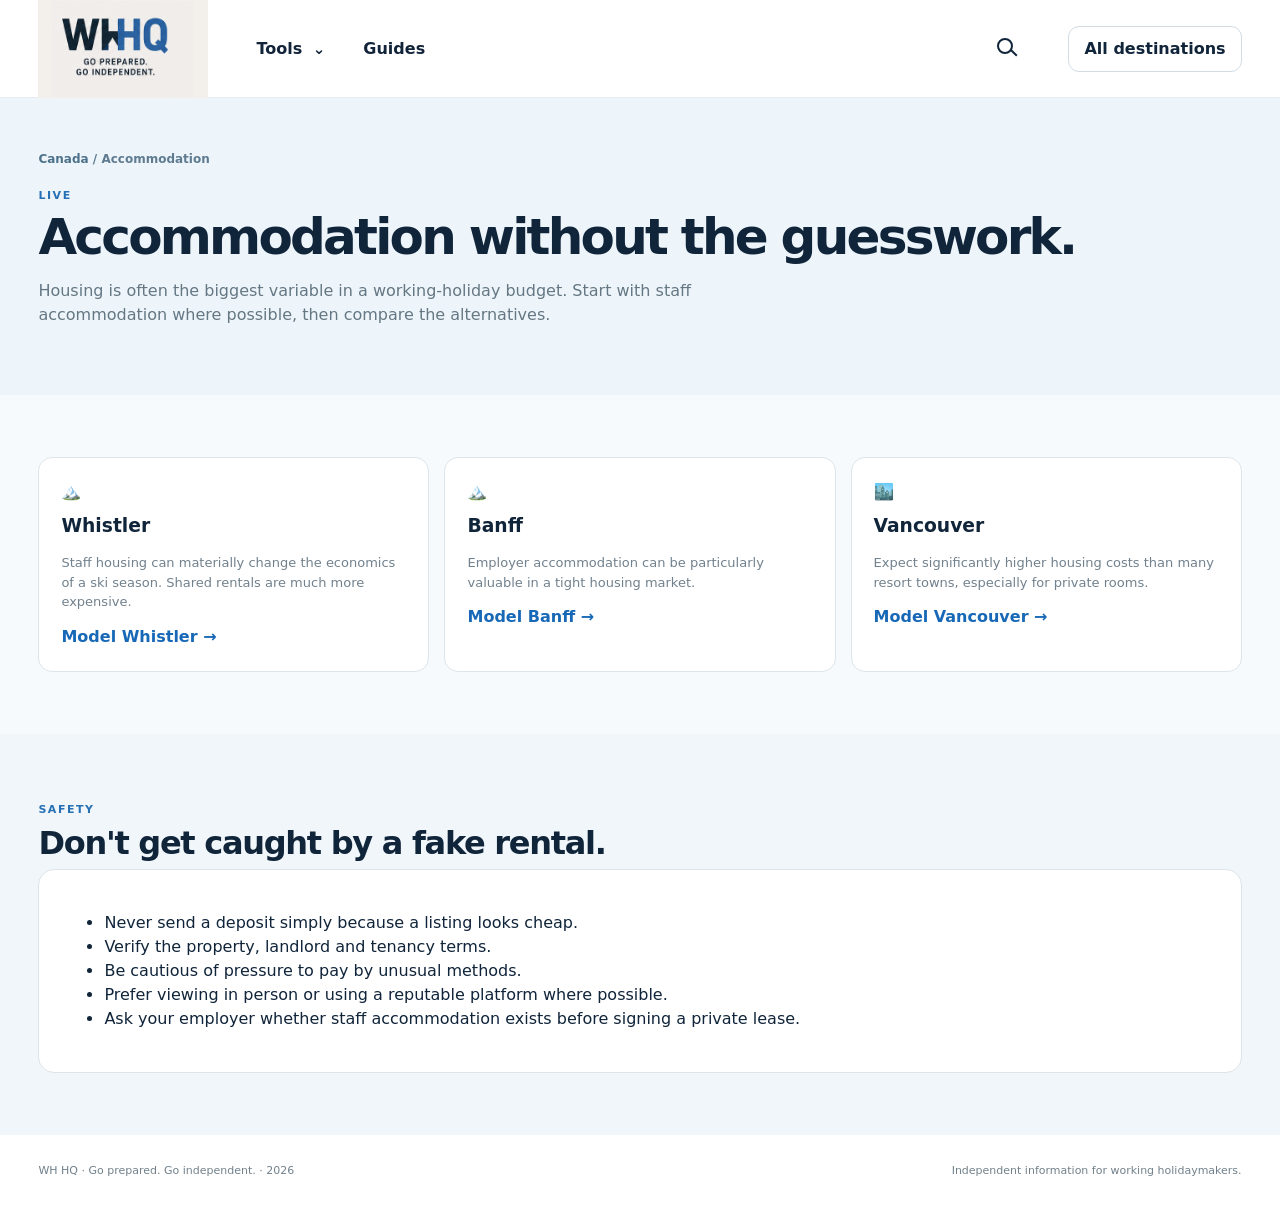
==== commit e9b01094: "Add files via upload" ====
--- a/accommodation.html
+++ b/accommodation.html
@@ -1,4 +1,4 @@
-<!doctype html><html lang="en"><head><meta charset="utf-8"><meta name="viewport" content="width=device-width,initial-scale=1"><title>Accommodation Guide | WH HQ</title><meta name="description" content="WH HQ — Go prepared. Go independent."><link rel="stylesheet" href="styles.css"></head><body><header class="site-header"><div class="wrap nav"><a class="brand" href="index.html" aria-label="WH HQ home"><img src="wh-hq-logo.png" alt="WH HQ — Go prepared. Go independent."></a><nav class="global-nav"><details class="dropdown"><summary class="nav-summary">Tools <span class="chevron">⌄</span></summary><div class="dropdown-panel"><a href="budget.html">💰 <span>Budget</span></a><a href="plan.html">✅ <span>Plan</span></a><a href="work.html">💼 <span>Work</span></a><a href="accommodation.html">🏠 <span>Accommodation</span></a><a href="map.html">🗺️ <span>Map</span></a></div></details><a class="nav-link" href="budget.html">Budget</a><a class="nav-link" href="plan.html">Plan</a><a class="nav-link" href="work.html">Work</a><a class="nav-link" href="accommodation.html">Accommodation</a><a class="nav-link" href="map.html">Map</a><a class="nav-link" href="guides.html">Guides</a></nav><button class="search" title="Search coming soon" aria-label="Search"></button><a class="country-mini" href="index.html">All destinations</a><a class="mobile-dest nav-link" href="canada.html">Canada</a></div></header>
+<!doctype html><html lang="en"><head><meta charset="utf-8"><meta name="viewport" content="width=device-width,initial-scale=1"><title>Accommodation Guide | WH HQ</title><meta name="description" content="WH HQ — Go prepared. Go independent."><link rel="stylesheet" href="styles.css"></head><body><header class="site-header"><div class="wrap nav"><a class="brand" href="index.html" aria-label="WH HQ home"><img src="wh-hq-logo.png" alt="WH HQ — Go prepared. Go independent."></a><nav class="global-nav"><details class="dropdown"><summary class="nav-summary">Tools <span class="chevron">⌄</span></summary><div class="dropdown-panel"><a href="budget.html">💰 <span>Budget</span></a><a href="plan.html">✅ <span>Plan</span></a><a href="work.html">💼 <span>Work</span></a><a href="accommodation.html">🏠 <span>Accommodation</span></a><a href="map.html">🗺️ <span>Map</span></a></div></details><a class="nav-link" href="guides.html">Guides</a></nav><button class="search" title="Search coming soon" aria-label="Search"></button><a class="country-mini" href="index.html">All destinations</a><a class="mobile-dest nav-link" href="canada.html">Canada</a></div></header>
 <main><section class="page-hero"><div class="wrap"><div class="breadcrumbs"><a href="canada.html">Canada</a> / Accommodation</div><span class="eyebrow">LIVE</span><h1>Accommodation without the guesswork.</h1><p>Housing is often the biggest variable in a working-holiday budget. Start with staff accommodation where possible, then compare the alternatives.</p></div></section>
 <section class="section"><div class="wrap"><div class="feature-grid"><div class="info-card"><span class="big-icon">🏔️</span><h3>Whistler</h3><p>Staff housing can materially change the economics of a ski season. Shared rentals are much more expensive.</p><a href="budget.html">Model Whistler →</a></div><div class="info-card"><span class="big-icon">🏔️</span><h3>Banff</h3><p>Employer accommodation can be particularly valuable in a tight housing market.</p><a href="budget.html">Model Banff →</a></div><div class="info-card"><span class="big-icon">🏙️</span><h3>Vancouver</h3><p>Expect significantly higher housing costs than many resort towns, especially for private rooms.</p><a href="budget.html">Model Vancouver →</a></div></div></div></section>
 <section class="section alt"><div class="wrap"><div class="section-title"><span class="eyebrow">SAFETY</span><h2>Don't get caught by a fake rental.</h2></div><div class="panel"><ul><li>Never send a deposit simply because a listing looks cheap.</li><li>Verify the property, landlord and tenancy terms.</li><li>Be cautious of pressure to pay by unusual methods.</li><li>Prefer viewing in person or using a reputable platform where possible.</li><li>Ask your employer whether staff accommodation exists before signing a private lease.</li></ul></div></div></section></main><footer class="site-footer"><div class="wrap footer-grid"><span>WH HQ · Go prepared. Go independent. · 2026</span><span>Independent information for working holidaymakers.</span></div></footer></body></html>
--- a/styles.css
+++ b/styles.css
@@ -1 +1 @@
-*{box-sizing:border-box}html{scroll-behavior:smooth}body{margin:0;font-family:Inter,ui-sans-serif,system-ui,-apple-system,BlinkMacSystemFont,"Segoe UI",sans-serif;color:#10243a;background:#f7fafc;line-height:1.5}a{color:inherit}.wrap{width:min(1440px,94%);margin:auto}.site-header{height:98px;background:rgba(255,255,255,.97);border-bottom:1px solid #e5ebf0;position:sticky;top:0;z-index:50;backdrop-filter:blur(12px)}.nav{height:100%;display:flex;align-items:center;gap:48px}.brand{display:inline-flex;text-decoration:none;line-height:0;min-width:220px}.brand img{display:block;width:180px;height:auto;object-fit:contain}.global-nav{display:flex;align-items:center;gap:38px;flex:1}.nav-link,.nav-summary{font-size:16px;font-weight:800;text-decoration:none;color:#12243a;cursor:pointer}.nav-link:hover,.nav-summary:hover{color:#1768b6}.dropdown{position:relative}.dropdown summary{list-style:none}.dropdown summary::-webkit-details-marker{display:none}.chevron{font-size:15px;margin-left:5px}.dropdown-panel{position:absolute;top:37px;left:-14px;width:250px;background:#fff;border:1px solid #dce4ea;border-radius:12px;box-shadow:0 18px 40px rgba(15,38,59,.14);padding:8px;z-index:100}.dropdown-panel a{display:flex;align-items:center;gap:13px;padding:12px 13px;border-radius:8px;text-decoration:none;font-weight:750}.dropdown-panel a:hover{background:#f1f7fb;color:#1768b6}.country-mini{margin-left:auto;border:1px solid #d1dce5;border-radius:11px;padding:10px 15px;text-decoration:none;font-weight:850;background:#fff}.country-mini:hover{border-color:#1768b6}.search{width:24px;height:24px;border:0;background:transparent;position:relative;cursor:pointer}.search:before{content:"";position:absolute;width:12px;height:12px;border:2px solid #10243a;border-radius:50%;left:1px;top:1px}.search:after{content:"";position:absolute;width:8px;height:2px;background:#10243a;transform:rotate(45deg);left:14px;top:15px}.hero-home{min-height:555px;position:relative;overflow:visible;background:#f1f7fc}.hero-home:after{content:"";position:absolute;inset:0 0 0 39%;background-image:linear-gradient(90deg,#f1f7fc 0%,rgba(241,247,252,.88) 9%,rgba(241,247,252,.15) 25%,rgba(241,247,252,0) 100%),url('hero-mountains.jpg');background-size:cover;background-position:center right;z-index:0}.hero-content{position:relative;z-index:2;min-height:555px;display:flex;align-items:center}.hero-copy{width:440px;padding:54px 0}.eyebrow{font-size:11px;letter-spacing:.14em;font-weight:900;color:#2671b5}.hero-copy h1{font-size:clamp(52px,5.5vw,76px);line-height:1.02;letter-spacing:-.065em;margin:10px 0 18px}.hero-copy h1 span{color:#1768b6}.hero-copy p{font-size:17px;max-width:390px;color:#243b50;margin:0}.hero-actions{display:flex;gap:15px;margin-top:28px}.button{display:inline-block;border-radius:9px;padding:13px 24px;text-decoration:none;font-weight:850;border:1px solid transparent;cursor:pointer;font:inherit}.primary{background:#1768b6;color:#fff}.primary:hover{background:#0f599f}.outline{border-color:#1768b6;color:#1768b6;background:rgba(255,255,255,.7)}.outline:hover{background:#fff}.quickbar{position:relative;z-index:4;margin-top:-1px;background:rgba(255,255,255,.97);border:1px solid #e1e8ee;border-radius:13px;box-shadow:0 14px 35px rgba(17,50,77,.08);display:grid;grid-template-columns:repeat(6,1fr);padding:18px 8px}.quick{display:flex;align-items:center;gap:13px;padding:9px 18px;border-right:1px solid #dce5eb;text-decoration:none}.quick:last-child{border-right:0}.quick-icon{width:58px;height:58px;border-radius:50%;background:#e7f1fc;display:grid;place-items:center;font-size:28px;flex:none}.quick b{font-size:15px;display:block}.quick p{font-size:12px;color:#536675;margin:3px 0 0}.section{padding:62px 0}.section-title h2{font-size:32px;line-height:1.1;letter-spacing:-.04em;margin:6px 0 8px}.section-title p{color:#687b89;max-width:720px}.dest-grid{display:grid;grid-template-columns:repeat(5,1fr);gap:17px}.dest-card{height:175px;border-radius:12px;overflow:hidden;position:relative;background:#19344a;color:#fff;text-decoration:none;border:1px solid rgba(0,0,0,.04)}.dest-card:before{content:"";position:absolute;inset:0;background:linear-gradient(0deg,rgba(5,18,31,.78),rgba(5,18,31,0) 70%)}.dest-card .dest-bg{position:absolute;inset:0;background-size:cover;background-position:center;transition:.25s}.dest-card:hover .dest-bg{transform:scale(1.04)}.dest-card .dest-copy{position:absolute;left:17px;right:17px;bottom:16px;z-index:2}.dest-card h3{font-size:25px;letter-spacing:-.03em;margin:0 0 3px}.dest-card p{font-size:12px;margin:0;max-width:210px}.popular{position:absolute;top:9px;left:9px;background:#1768b6;border-radius:5px;padding:4px 8px;font-size:9px;font-weight:900;z-index:3}.dest-arrow{position:absolute;right:10px;bottom:11px;width:34px;height:34px;border-radius:50%;background:#fff;color:#1768b6;display:grid;place-items:center;font-weight:900;z-index:3}.values{display:grid;grid-template-columns:repeat(4,1fr);background:#fff;border:1px solid #dbe4ea;border-radius:13px;padding:18px}.value{display:flex;gap:14px;align-items:center;padding:8px 24px;border-right:1px solid #dbe4ea}.value:last-child{border-right:0}.value-icon{font-size:30px}.value b{display:block}.value p{font-size:12px;color:#657784;margin:2px 0 0}.alt{background:#f0f6fa}.cta{background:#0f2a42;color:#fff;padding:72px 0;text-align:center}.cta h2{font-size:44px;letter-spacing:-.05em;line-height:1.05;margin:0}.cta p{color:#c4d4df;max-width:580px;margin:14px auto 25px}.site-footer{background:#fff;padding:28px 0;color:#71808b;font-size:11px}.footer-grid{display:flex;justify-content:space-between}.footer-grid a{text-decoration:none;color:#3e596c}.page-hero{background:#eef5fa;padding:52px 0}.breadcrumbs{font-size:12px;font-weight:800;color:#5e7b90;margin-bottom:14px}.breadcrumbs a{text-decoration:none;color:#4c718b}.page-hero h1{font-size:50px;letter-spacing:-.055em;line-height:1.04;margin:5px 0 12px}.page-hero p{color:#647783;max-width:720px}.tool-grid{display:grid;grid-template-columns:repeat(3,1fr);gap:15px}.tool-card{background:#fff;border:1px solid #dce5eb;border-radius:14px;padding:22px;display:grid;grid-template-columns:42px 1fr 18px;gap:12px;text-decoration:none;align-items:start;transition:.18s}.tool-card:hover{border-color:#8dbbe0;transform:translateY(-2px);box-shadow:0 12px 30px rgba(30,80,110,.08)}.tool-card>span{font-size:27px}.tool-card b{font-size:16px}.tool-card p{font-size:12px;color:#71818d;margin:4px 0 0}.tool-card strong{color:#1768b6}.feature-grid{display:grid;grid-template-columns:repeat(3,1fr);gap:15px}.info-card{background:#fff;border:1px solid #dce5eb;border-radius:14px;padding:22px}.info-card h3{margin:8px 0}.info-card p{font-size:13px;color:#71818d}.info-card a{color:#1768b6;font-weight:800;text-decoration:none}.panel{background:#fff;border:1px solid #dce5eb;border-radius:16px;padding:25px}.notice{background:#eef6fb;color:#536d7d;border-radius:10px;padding:13px;font-size:12px}.checklist{display:grid;grid-template-columns:repeat(3,1fr);gap:15px}.checklist>div{background:#fff;border:1px solid #dce5eb;border-radius:14px;padding:22px}.checklist h3{margin-top:0}.checklist label{display:flex;flex-direction:row;align-items:center;font-weight:650;margin:13px 0;font-size:13px}.checklist input{width:auto;margin-right:9px}.score-bar{height:7px;background:#e5edf2;border-radius:99px;margin-top:10px;overflow:hidden}.score-bar i{display:block;height:100%;background:#1768b6;border-radius:99px}.article-grid{display:grid;grid-template-columns:repeat(3,1fr);gap:15px}.article-grid article{background:#fff;border:1px solid #dce5eb;border-radius:14px;padding:22px}.article-grid article>span{font-size:10px;color:#1768b6;font-weight:900;letter-spacing:.12em}.article-grid h3{font-size:18px;line-height:1.25}.article-grid p{font-size:13px;color:#71818d}.back-link{color:#1768b6;text-decoration:none;font-weight:850;font-size:12px}.job-table{width:100%;border-collapse:collapse}.job-table th,.job-table td{padding:13px 10px;border-bottom:1px solid #e6ecef;text-align:left;font-size:12px}.job-table th{font-size:10px;text-transform:uppercase;letter-spacing:.08em;color:#71818d}.pill{display:inline-block;background:#e9f2fa;color:#2c7198;padding:4px 7px;border-radius:99px;font-size:9px;font-weight:850}.calculator-layout{display:grid;grid-template-columns:minmax(0,1.45fr) minmax(330px,.65fr);gap:22px;align-items:start}.form-panel{background:#fff;border:1px solid #dfe7ec;border-radius:18px;overflow:hidden}.step{padding:28px;border-bottom:1px solid #e8edf1}.step:last-child{border-bottom:0}.step-head{display:flex;gap:14px;align-items:flex-start;margin-bottom:21px}.step-head>span{background:#edf5fa;color:#28729c;border-radius:9px;padding:6px 8px;font-size:11px;font-weight:850}.step-head h3{margin:0;font-size:18px}.step-head p{margin:2px 0 0;color:#71818d;font-size:13px}.city-grid{display:grid;grid-template-columns:repeat(3,1fr);gap:10px}.city-card{background:#fff;border:1px solid #dce5eb;border-radius:13px;padding:15px;text-align:left;cursor:pointer;display:grid;grid-template-columns:30px 1fr;grid-template-rows:auto auto;column-gap:8px}.city-card span{grid-row:1/3;font-size:23px}.city-card b{font-size:14px}.city-card small{color:#71818d;font-size:11px}.city-card.selected{border-color:#2c8ac0;box-shadow:0 0 0 2px #d9edf8;background:#f5fbfe}.control-grid{display:grid;gap:14px}.control-grid.two{grid-template-columns:1fr 1fr}.control-grid.three{grid-template-columns:repeat(3,1fr)}.control-block{min-width:0}.control-label{display:flex;justify-content:space-between;gap:8px;align-items:center;margin-bottom:8px}.control-label>b{font-size:11px;line-height:1.2}label{display:flex;flex-direction:column;gap:7px;font-size:12px;color:#445664;font-weight:800}input,select{width:100%;padding:11px 12px;border:1px solid #d5dfe6;border-radius:10px;background:#fff;color:#17232e;font:inherit}.input-prefix,.input-suffix{display:flex;align-items:center;border:1px solid #d5dfe6;border-radius:10px;overflow:hidden;background:#fff;min-width:120px}.input-prefix span,.input-suffix span{padding:0 10px;color:#72818c;font-weight:800;font-size:12px}.input-prefix input,.input-suffix input{border:0;border-radius:0;padding-left:0;outline:0;min-width:70px}.range{width:100%;accent-color:#2c8ac0;height:5px;padding:0;border:0}.conversion{background:#f1f7fa;border-radius:12px;padding:14px;margin-top:12px;display:grid;grid-template-columns:1fr auto}.conversion span{font-size:12px;color:#637582}.conversion strong{font-size:23px}.conversion small{grid-column:1/-1;color:#82919a;font-size:11px}.option-list{display:grid;gap:8px}.option{display:grid;grid-template-columns:18px 1fr auto;gap:11px;align-items:center;text-align:left;background:#fff;border:1px solid #dce5eb;border-radius:12px;padding:12px;cursor:pointer}.option.selected{border-color:#2c8ac0;background:#f4fbfe}.radio{width:15px;height:15px;border:2px solid #aebbc4;border-radius:50%}.option.selected .radio{border-color:#2585b8;box-shadow:inset 0 0 0 3px #fff;background:#2585b8}.option b{display:block;font-size:13px}.option small{display:block;color:#7b8992;font-size:10px;font-weight:500}.option>strong{font-size:14px;text-align:right}.toggle{flex-direction:row;align-items:center;cursor:pointer;margin-bottom:15px}.toggle input{display:none}.switch{width:42px;height:24px;background:#b8c4cb;border-radius:99px;position:relative}.switch:after{content:"";width:18px;height:18px;background:#fff;border-radius:50%;position:absolute;left:3px;top:3px;transition:.2s}.toggle input:checked+.switch{background:#2c8bc0}.toggle input:checked+.switch:after{left:21px}.disabled{opacity:.45;pointer-events:none}.hint{font-size:11px;color:#70818d;background:#f5f7f8;border-radius:9px;padding:9px 11px;margin-top:13px}.lifestyle-grid{display:grid;grid-template-columns:repeat(3,1fr);gap:9px;margin-bottom:16px}.lifestyle{background:#fff;border:1px solid #dce5eb;border-radius:11px;padding:12px;text-align:left;cursor:pointer}.lifestyle b{display:block;font-size:13px}.lifestyle span{display:block;color:#7a8993;font-size:10px}.lifestyle.selected{border-color:#2c8ac0;background:#f4fbfe}.results-panel{position:sticky;top:118px;background:#0e263b;color:#fff;border-radius:18px;box-shadow:0 18px 45px rgba(15,38,59,.16)}.results-inner{padding:27px}.result-heading{display:flex;justify-content:space-between;align-items:flex-start}.result-heading h3{margin:5px 0 0;font-size:22px}.results-panel .eyebrow{color:#8db7d3}.status{padding:6px 10px;border-radius:99px;font-size:10px;font-weight:850;background:#dff4e7;color:#277044}.status.warn{background:#fff0c8;color:#856000}.status.bad{background:#fbdede;color:#a33333}.big-result{padding:25px 0;border-bottom:1px solid #2b4356}.big-result span{display:block;color:#b2c5d2;font-size:11px}.big-result strong{display:block;font-size:31px;margin:4px 0}.big-result small{color:#91a8b7;font-size:10px}.safety{padding:17px 0;border-bottom:1px solid #2b4356}.safety>div:first-child{display:flex;align-items:baseline;gap:5px}.safety span{color:#b2c5d2;font-size:11px}.safety strong{font-size:24px}.safety small{color:#91a8b7}.score-bar{height:7px;background:#1d3b50;border-radius:99px;margin-top:9px;overflow:hidden}.results-panel .score-bar i{display:block;height:100%;width:0;background:#6eb28c;border-radius:99px}.results-section{padding:15px 0;border-bottom:1px solid #2b4356}.results-section h4{margin:0 0 7px;font-size:11px;text-transform:uppercase;letter-spacing:.08em;color:#8db7d3}.result-row{display:flex;justify-content:space-between;padding:6px 0;font-size:12px}.result-row span{color:#afc1cc}.result-row.highlight{background:#173b53;margin:7px -9px -3px;padding:9px;border-radius:8px}.runway{display:grid;grid-template-columns:1fr 1fr;gap:10px;padding:18px 0}.runway>div{background:#173b53;border-radius:10px;padding:12px}.runway span{display:block;color:#9db4c2;font-size:10px}.runway strong{display:block;margin-top:4px;font-size:16px}.callout{background:#fff;color:#425766;border-radius:11px;padding:12px;font-size:11px}.full{width:100%;margin-top:18px}.menu-note{font-size:10px;color:#80909b;padding:10px 13px 5px}.mobile-dest{display:none}@media(max-width:1100px){.nav{gap:25px}.global-nav{gap:22px}.brand{min-width:190px}.quickbar{grid-template-columns:repeat(3,1fr)}.quick:nth-child(3){border-right:0}.dest-grid{grid-template-columns:repeat(3,1fr)}.values{grid-template-columns:repeat(2,1fr)}.value:nth-child(2){border-right:0}.value:nth-child(-n+2){border-bottom:1px solid #dbe4ea}.calculator-layout{grid-template-columns:1fr}.results-panel{position:static}}@media(max-width:760px){.site-header{height:78px}.brand{min-width:150px}.brand img{width:145px}.global-nav{display:none}.mobile-dest{display:block;margin-left:auto}.country-mini{display:none}.hero-home{min-height:620px}.hero-home:after{inset:0;background-image:linear-gradient(180deg,rgba(241,247,252,.97) 0%,rgba(241,247,252,.78) 44%,rgba(241,247,252,.15) 72%),url('hero-mountains.jpg');background-position:center bottom}.hero-content{min-height:620px;align-items:flex-start}.hero-copy{padding-top:58px;width:100%}.hero-copy h1{font-size:50px}.hero-copy p{font-size:16px}.hero-actions{flex-wrap:wrap}.quickbar{grid-template-columns:1fr 1fr;margin-top:-20px}.quick{border-right:0;border-bottom:1px solid #dce5eb;padding:12px}.quick:nth-last-child(-n+2){border-bottom:0}.quick-icon{width:45px;height:45px;font-size:23px}.dest-grid{grid-template-columns:1fr 1fr}.tool-grid,.feature-grid,.article-grid,.checklist{grid-template-columns:1fr}.page-hero h1{font-size:40px}.control-grid.two,.control-grid.three,.city-grid{grid-template-columns:1fr}.footer-grid{flex-direction:column;gap:10px}}@media(max-width:500px){.wrap{width:92%}.quickbar{grid-template-columns:1fr}.quick{border-bottom:1px solid #dce5eb!important}.quick:last-child{border-bottom:0!important}.dest-grid{grid-template-columns:1fr}.values{grid-template-columns:1fr}.value{border-right:0!important;border-bottom:1px solid #dbe4ea}.value:last-child{border-bottom:0}.page-hero{padding:40px 0}.section{padding:48px 0}.hero-actions .button{width:100%;text-align:center}}@media print{.site-header,.hero-home,.quickbar,.section,.cta,.site-footer{display:none!important}.results-panel{position:static;box-shadow:none}.form-panel{border:0}.step{break-inside:avoid}}
+*{box-sizing:border-box}html{scroll-behavior:smooth}body{margin:0;font-family:Inter,ui-sans-serif,system-ui,-apple-system,BlinkMacSystemFont,"Segoe UI",sans-serif;color:#10243a;background:#f7fafc;line-height:1.5}a{color:inherit}.wrap{width:min(1440px,94%);margin:auto}.site-header{height:98px;background:rgba(255,255,255,.97);border-bottom:1px solid #e5ebf0;position:sticky;top:0;z-index:50;backdrop-filter:blur(12px)}.nav{height:100%;display:flex;align-items:center;gap:48px}.brand{display:flex;align-self:stretch;width:170px;min-width:170px;height:98px;align-items:center;justify-content:center;text-decoration:none;line-height:0;background:#f3f0eb;overflow:hidden}.brand img{display:block;width:150px;height:96px;object-fit:contain;object-position:center}.global-nav{display:flex;align-items:center;gap:38px;flex:1}.nav-link,.nav-summary{font-size:16px;font-weight:800;text-decoration:none;color:#12243a;cursor:pointer}.nav-link:hover,.nav-summary:hover{color:#1768b6}.dropdown{position:relative}.dropdown summary{list-style:none}.dropdown summary::-webkit-details-marker{display:none}.chevron{font-size:15px;margin-left:5px}.dropdown-panel{position:absolute;top:37px;left:-14px;width:250px;background:#fff;border:1px solid #dce4ea;border-radius:12px;box-shadow:0 18px 40px rgba(15,38,59,.14);padding:8px;z-index:100}.dropdown-panel a{display:flex;align-items:center;gap:13px;padding:12px 13px;border-radius:8px;text-decoration:none;font-weight:750}.dropdown-panel a:hover{background:#f1f7fb;color:#1768b6}.country-mini{margin-left:auto;border:1px solid #d1dce5;border-radius:11px;padding:10px 15px;text-decoration:none;font-weight:850;background:#fff}.country-mini:hover{border-color:#1768b6}.search{width:24px;height:24px;border:0;background:transparent;position:relative;cursor:pointer}.search:before{content:"";position:absolute;width:12px;height:12px;border:2px solid #10243a;border-radius:50%;left:1px;top:1px}.search:after{content:"";position:absolute;width:8px;height:2px;background:#10243a;transform:rotate(45deg);left:14px;top:15px}.hero-home{min-height:555px;position:relative;overflow:visible;background:#f1f7fc}.hero-home:after{content:"";position:absolute;inset:0 0 0 39%;background-image:linear-gradient(90deg,#f1f7fc 0%,rgba(241,247,252,.88) 9%,rgba(241,247,252,.15) 25%,rgba(241,247,252,0) 100%),url('hero-mountains.jpg');background-size:cover;background-position:center right;z-index:0}.hero-content{position:relative;z-index:2;min-height:555px;display:flex;align-items:center}.hero-copy{width:440px;padding:54px 0}.eyebrow{font-size:11px;letter-spacing:.14em;font-weight:900;color:#2671b5}.hero-copy h1{font-size:clamp(52px,5.5vw,76px);line-height:1.02;letter-spacing:-.065em;margin:10px 0 18px}.hero-copy h1 span{color:#1768b6}.hero-copy p{font-size:17px;max-width:390px;color:#243b50;margin:0}.hero-actions{display:flex;gap:15px;margin-top:28px}.button{display:inline-block;border-radius:9px;padding:13px 24px;text-decoration:none;font-weight:850;border:1px solid transparent;cursor:pointer;font:inherit}.primary{background:#1768b6;color:#fff}.primary:hover{background:#0f599f}.outline{border-color:#1768b6;color:#1768b6;background:rgba(255,255,255,.7)}.outline:hover{background:#fff}.quickbar{position:relative;z-index:4;margin-top:-1px;background:rgba(255,255,255,.97);border:1px solid #e1e8ee;border-radius:13px;box-shadow:0 14px 35px rgba(17,50,77,.08);display:grid;grid-template-columns:repeat(6,1fr);padding:18px 8px}.quick{display:flex;align-items:center;gap:13px;padding:9px 18px;border-right:1px solid #dce5eb;text-decoration:none}.quick:last-child{border-right:0}.quick-icon{width:58px;height:58px;border-radius:50%;background:#e7f1fc;display:grid;place-items:center;font-size:28px;flex:none}.quick b{font-size:15px;display:block}.quick p{font-size:12px;color:#536675;margin:3px 0 0}.section{padding:62px 0}.section-title h2{font-size:32px;line-height:1.1;letter-spacing:-.04em;margin:6px 0 8px}.section-title p{color:#687b89;max-width:720px}.dest-grid{display:grid;grid-template-columns:repeat(5,1fr);gap:17px}.dest-card{height:175px;border-radius:12px;overflow:hidden;position:relative;background:#19344a;color:#fff;text-decoration:none;border:1px solid rgba(0,0,0,.04)}.dest-card:before{content:"";position:absolute;inset:0;background:linear-gradient(0deg,rgba(5,18,31,.78),rgba(5,18,31,0) 70%)}.dest-card .dest-bg{position:absolute;inset:0;background-size:cover;background-position:center;transition:.25s}.dest-card:hover .dest-bg{transform:scale(1.04)}.dest-card .dest-copy{position:absolute;left:17px;right:17px;bottom:16px;z-index:2}.dest-card h3{font-size:25px;letter-spacing:-.03em;margin:0 0 3px}.dest-card p{font-size:12px;margin:0;max-width:210px}.popular{position:absolute;top:9px;left:9px;background:#1768b6;border-radius:5px;padding:4px 8px;font-size:9px;font-weight:900;z-index:3}.dest-arrow{position:absolute;right:10px;bottom:11px;width:34px;height:34px;border-radius:50%;background:#fff;color:#1768b6;display:grid;place-items:center;font-weight:900;z-index:3}.values{display:grid;grid-template-columns:repeat(4,1fr);background:#fff;border:1px solid #dbe4ea;border-radius:13px;padding:18px}.value{display:flex;gap:14px;align-items:center;padding:8px 24px;border-right:1px solid #dbe4ea}.value:last-child{border-right:0}.value-icon{font-size:30px}.value b{display:block}.value p{font-size:12px;color:#657784;margin:2px 0 0}.alt{background:#f0f6fa}.cta{background:#0f2a42;color:#fff;padding:72px 0;text-align:center}.cta h2{font-size:44px;letter-spacing:-.05em;line-height:1.05;margin:0}.cta p{color:#c4d4df;max-width:580px;margin:14px auto 25px}.site-footer{background:#fff;padding:28px 0;color:#71808b;font-size:11px}.footer-grid{display:flex;justify-content:space-between}.footer-grid a{text-decoration:none;color:#3e596c}.page-hero{background:#eef5fa;padding:52px 0}.breadcrumbs{font-size:12px;font-weight:800;color:#5e7b90;margin-bottom:14px}.breadcrumbs a{text-decoration:none;color:#4c718b}.page-hero h1{font-size:50px;letter-spacing:-.055em;line-height:1.04;margin:5px 0 12px}.page-hero p{color:#647783;max-width:720px}.tool-grid{display:grid;grid-template-columns:repeat(3,1fr);gap:15px}.tool-card{background:#fff;border:1px solid #dce5eb;border-radius:14px;padding:22px;display:grid;grid-template-columns:42px 1fr 18px;gap:12px;text-decoration:none;align-items:start;transition:.18s}.tool-card:hover{border-color:#8dbbe0;transform:translateY(-2px);box-shadow:0 12px 30px rgba(30,80,110,.08)}.tool-card>span{font-size:27px}.tool-card b{font-size:16px}.tool-card p{font-size:12px;color:#71818d;margin:4px 0 0}.tool-card strong{color:#1768b6}.feature-grid{display:grid;grid-template-columns:repeat(3,1fr);gap:15px}.info-card{background:#fff;border:1px solid #dce5eb;border-radius:14px;padding:22px}.info-card h3{margin:8px 0}.info-card p{font-size:13px;color:#71818d}.info-card a{color:#1768b6;font-weight:800;text-decoration:none}.panel{background:#fff;border:1px solid #dce5eb;border-radius:16px;padding:25px}.notice{background:#eef6fb;color:#536d7d;border-radius:10px;padding:13px;font-size:12px}.checklist{display:grid;grid-template-columns:repeat(3,1fr);gap:15px}.checklist>div{background:#fff;border:1px solid #dce5eb;border-radius:14px;padding:22px}.checklist h3{margin-top:0}.checklist label{display:flex;flex-direction:row;align-items:center;font-weight:650;margin:13px 0;font-size:13px}.checklist input{width:auto;margin-right:9px}.score-bar{height:7px;background:#e5edf2;border-radius:99px;margin-top:10px;overflow:hidden}.score-bar i{display:block;height:100%;background:#1768b6;border-radius:99px}.article-grid{display:grid;grid-template-columns:repeat(3,1fr);gap:15px}.article-grid article{background:#fff;border:1px solid #dce5eb;border-radius:14px;padding:22px}.article-grid article>span{font-size:10px;color:#1768b6;font-weight:900;letter-spacing:.12em}.article-grid h3{font-size:18px;line-height:1.25}.article-grid p{font-size:13px;color:#71818d}.back-link{color:#1768b6;text-decoration:none;font-weight:850;font-size:12px}.job-table{width:100%;border-collapse:collapse}.job-table th,.job-table td{padding:13px 10px;border-bottom:1px solid #e6ecef;text-align:left;font-size:12px}.job-table th{font-size:10px;text-transform:uppercase;letter-spacing:.08em;color:#71818d}.pill{display:inline-block;background:#e9f2fa;color:#2c7198;padding:4px 7px;border-radius:99px;font-size:9px;font-weight:850}.calculator-layout{display:grid;grid-template-columns:minmax(0,1.45fr) minmax(330px,.65fr);gap:22px;align-items:start}.form-panel{background:#fff;border:1px solid #dfe7ec;border-radius:18px;overflow:hidden}.step{padding:28px;border-bottom:1px solid #e8edf1}.step:last-child{border-bottom:0}.step-head{display:flex;gap:14px;align-items:flex-start;margin-bottom:21px}.step-head>span{background:#edf5fa;color:#28729c;border-radius:9px;padding:6px 8px;font-size:11px;font-weight:850}.step-head h3{margin:0;font-size:18px}.step-head p{margin:2px 0 0;color:#71818d;font-size:13px}.city-grid{display:grid;grid-template-columns:repeat(3,1fr);gap:10px}.city-card{background:#fff;border:1px solid #dce5eb;border-radius:13px;padding:15px;text-align:left;cursor:pointer;display:grid;grid-template-columns:30px 1fr;grid-template-rows:auto auto;column-gap:8px}.city-card span{grid-row:1/3;font-size:23px}.city-card b{font-size:14px}.city-card small{color:#71818d;font-size:11px}.city-card.selected{border-color:#2c8ac0;box-shadow:0 0 0 2px #d9edf8;background:#f5fbfe}.control-grid{display:grid;gap:14px}.control-grid.two{grid-template-columns:1fr 1fr}.control-grid.three{grid-template-columns:repeat(3,1fr)}.control-block{min-width:0}.control-label{display:flex;justify-content:space-between;gap:8px;align-items:center;margin-bottom:8px}.control-label>b{font-size:11px;line-height:1.2}label{display:flex;flex-direction:column;gap:7px;font-size:12px;color:#445664;font-weight:800}input,select{width:100%;padding:11px 12px;border:1px solid #d5dfe6;border-radius:10px;background:#fff;color:#17232e;font:inherit}.input-prefix,.input-suffix{display:flex;align-items:center;border:1px solid #d5dfe6;border-radius:10px;overflow:hidden;background:#fff;min-width:120px}.input-prefix span,.input-suffix span{padding:0 10px;color:#72818c;font-weight:800;font-size:12px}.input-prefix input,.input-suffix input{border:0;border-radius:0;padding-left:0;outline:0;min-width:70px}.range{width:100%;accent-color:#2c8ac0;height:5px;padding:0;border:0}.conversion{background:#f1f7fa;border-radius:12px;padding:14px;margin-top:12px;display:grid;grid-template-columns:1fr auto}.conversion span{font-size:12px;color:#637582}.conversion strong{font-size:23px}.conversion small{grid-column:1/-1;color:#82919a;font-size:11px}.option-list{display:grid;gap:8px}.option{display:grid;grid-template-columns:18px 1fr auto;gap:11px;align-items:center;text-align:left;background:#fff;border:1px solid #dce5eb;border-radius:12px;padding:12px;cursor:pointer}.option.selected{border-color:#2c8ac0;background:#f4fbfe}.radio{width:15px;height:15px;border:2px solid #aebbc4;border-radius:50%}.option.selected .radio{border-color:#2585b8;box-shadow:inset 0 0 0 3px #fff;background:#2585b8}.option b{display:block;font-size:13px}.option small{display:block;color:#7b8992;font-size:10px;font-weight:500}.option>strong{font-size:14px;text-align:right}.toggle{flex-direction:row;align-items:center;cursor:pointer;margin-bottom:15px}.toggle input{display:none}.switch{width:42px;height:24px;background:#b8c4cb;border-radius:99px;position:relative}.switch:after{content:"";width:18px;height:18px;background:#fff;border-radius:50%;position:absolute;left:3px;top:3px;transition:.2s}.toggle input:checked+.switch{background:#2c8bc0}.toggle input:checked+.switch:after{left:21px}.disabled{opacity:.45;pointer-events:none}.hint{font-size:11px;color:#70818d;background:#f5f7f8;border-radius:9px;padding:9px 11px;margin-top:13px}.lifestyle-grid{display:grid;grid-template-columns:repeat(3,1fr);gap:9px;margin-bottom:16px}.lifestyle{background:#fff;border:1px solid #dce5eb;border-radius:11px;padding:12px;text-align:left;cursor:pointer}.lifestyle b{display:block;font-size:13px}.lifestyle span{display:block;color:#7a8993;font-size:10px}.lifestyle.selected{border-color:#2c8ac0;background:#f4fbfe}.results-panel{position:sticky;top:118px;background:#0e263b;color:#fff;border-radius:18px;box-shadow:0 18px 45px rgba(15,38,59,.16)}.results-inner{padding:27px}.result-heading{display:flex;justify-content:space-between;align-items:flex-start}.result-heading h3{margin:5px 0 0;font-size:22px}.results-panel .eyebrow{color:#8db7d3}.status{padding:6px 10px;border-radius:99px;font-size:10px;font-weight:850;background:#dff4e7;color:#277044}.status.warn{background:#fff0c8;color:#856000}.status.bad{background:#fbdede;color:#a33333}.big-result{padding:25px 0;border-bottom:1px solid #2b4356}.big-result span{display:block;color:#b2c5d2;font-size:11px}.big-result strong{display:block;font-size:31px;margin:4px 0}.big-result small{color:#91a8b7;font-size:10px}.safety{padding:17px 0;border-bottom:1px solid #2b4356}.safety>div:first-child{display:flex;align-items:baseline;gap:5px}.safety span{color:#b2c5d2;font-size:11px}.safety strong{font-size:24px}.safety small{color:#91a8b7}.score-bar{height:7px;background:#1d3b50;border-radius:99px;margin-top:9px;overflow:hidden}.results-panel .score-bar i{display:block;height:100%;width:0;background:#6eb28c;border-radius:99px}.results-section{padding:15px 0;border-bottom:1px solid #2b4356}.results-section h4{margin:0 0 7px;font-size:11px;text-transform:uppercase;letter-spacing:.08em;color:#8db7d3}.result-row{display:flex;justify-content:space-between;padding:6px 0;font-size:12px}.result-row span{color:#afc1cc}.result-row.highlight{background:#173b53;margin:7px -9px -3px;padding:9px;border-radius:8px}.runway{display:grid;grid-template-columns:1fr 1fr;gap:10px;padding:18px 0}.runway>div{background:#173b53;border-radius:10px;padding:12px}.runway span{display:block;color:#9db4c2;font-size:10px}.runway strong{display:block;margin-top:4px;font-size:16px}.callout{background:#fff;color:#425766;border-radius:11px;padding:12px;font-size:11px}.full{width:100%;margin-top:18px}.menu-note{font-size:10px;color:#80909b;padding:10px 13px 5px}.mobile-dest{display:none}@media(max-width:1100px){.nav{gap:25px}.global-nav{gap:22px}.brand{min-width:190px}.quickbar{grid-template-columns:repeat(3,1fr)}.quick:nth-child(3){border-right:0}.dest-grid{grid-template-columns:repeat(3,1fr)}.values{grid-template-columns:repeat(2,1fr)}.value:nth-child(2){border-right:0}.value:nth-child(-n+2){border-bottom:1px solid #dbe4ea}.calculator-layout{grid-template-columns:1fr}.results-panel{position:static}}@media(max-width:760px){.site-header{height:78px}.brand{min-width:150px}.brand img{width:145px}.global-nav{display:none}.mobile-dest{display:block;margin-left:auto}.country-mini{display:none}.hero-home{min-height:620px}.hero-home:after{inset:0;background-image:linear-gradient(180deg,rgba(241,247,252,.97) 0%,rgba(241,247,252,.78) 44%,rgba(241,247,252,.15) 72%),url('hero-mountains.jpg');background-position:center bottom}.hero-content{min-height:620px;align-items:flex-start}.hero-copy{padding-top:58px;width:100%}.hero-copy h1{font-size:50px}.hero-copy p{font-size:16px}.hero-actions{flex-wrap:wrap}.quickbar{grid-template-columns:1fr 1fr;margin-top:-20px}.quick{border-right:0;border-bottom:1px solid #dce5eb;padding:12px}.quick:nth-last-child(-n+2){border-bottom:0}.quick-icon{width:45px;height:45px;font-size:23px}.dest-grid{grid-template-columns:1fr 1fr}.tool-grid,.feature-grid,.article-grid,.checklist{grid-template-columns:1fr}.page-hero h1{font-size:40px}.control-grid.two,.control-grid.three,.city-grid{grid-template-columns:1fr}.footer-grid{flex-direction:column;gap:10px}}@media(max-width:500px){.wrap{width:92%}.quickbar{grid-template-columns:1fr}.quick{border-bottom:1px solid #dce5eb!important}.quick:last-child{border-bottom:0!important}.dest-grid{grid-template-columns:1fr}.values{grid-template-columns:1fr}.value{border-right:0!important;border-bottom:1px solid #dbe4ea}.value:last-child{border-bottom:0}.page-hero{padding:40px 0}.section{padding:48px 0}.hero-actions .button{width:100%;text-align:center}}@media print{.site-header,.hero-home,.quickbar,.section,.cta,.site-footer{display:none!important}.results-panel{position:static;box-shadow:none}.form-panel{border:0}.step{break-inside:avoid}}
